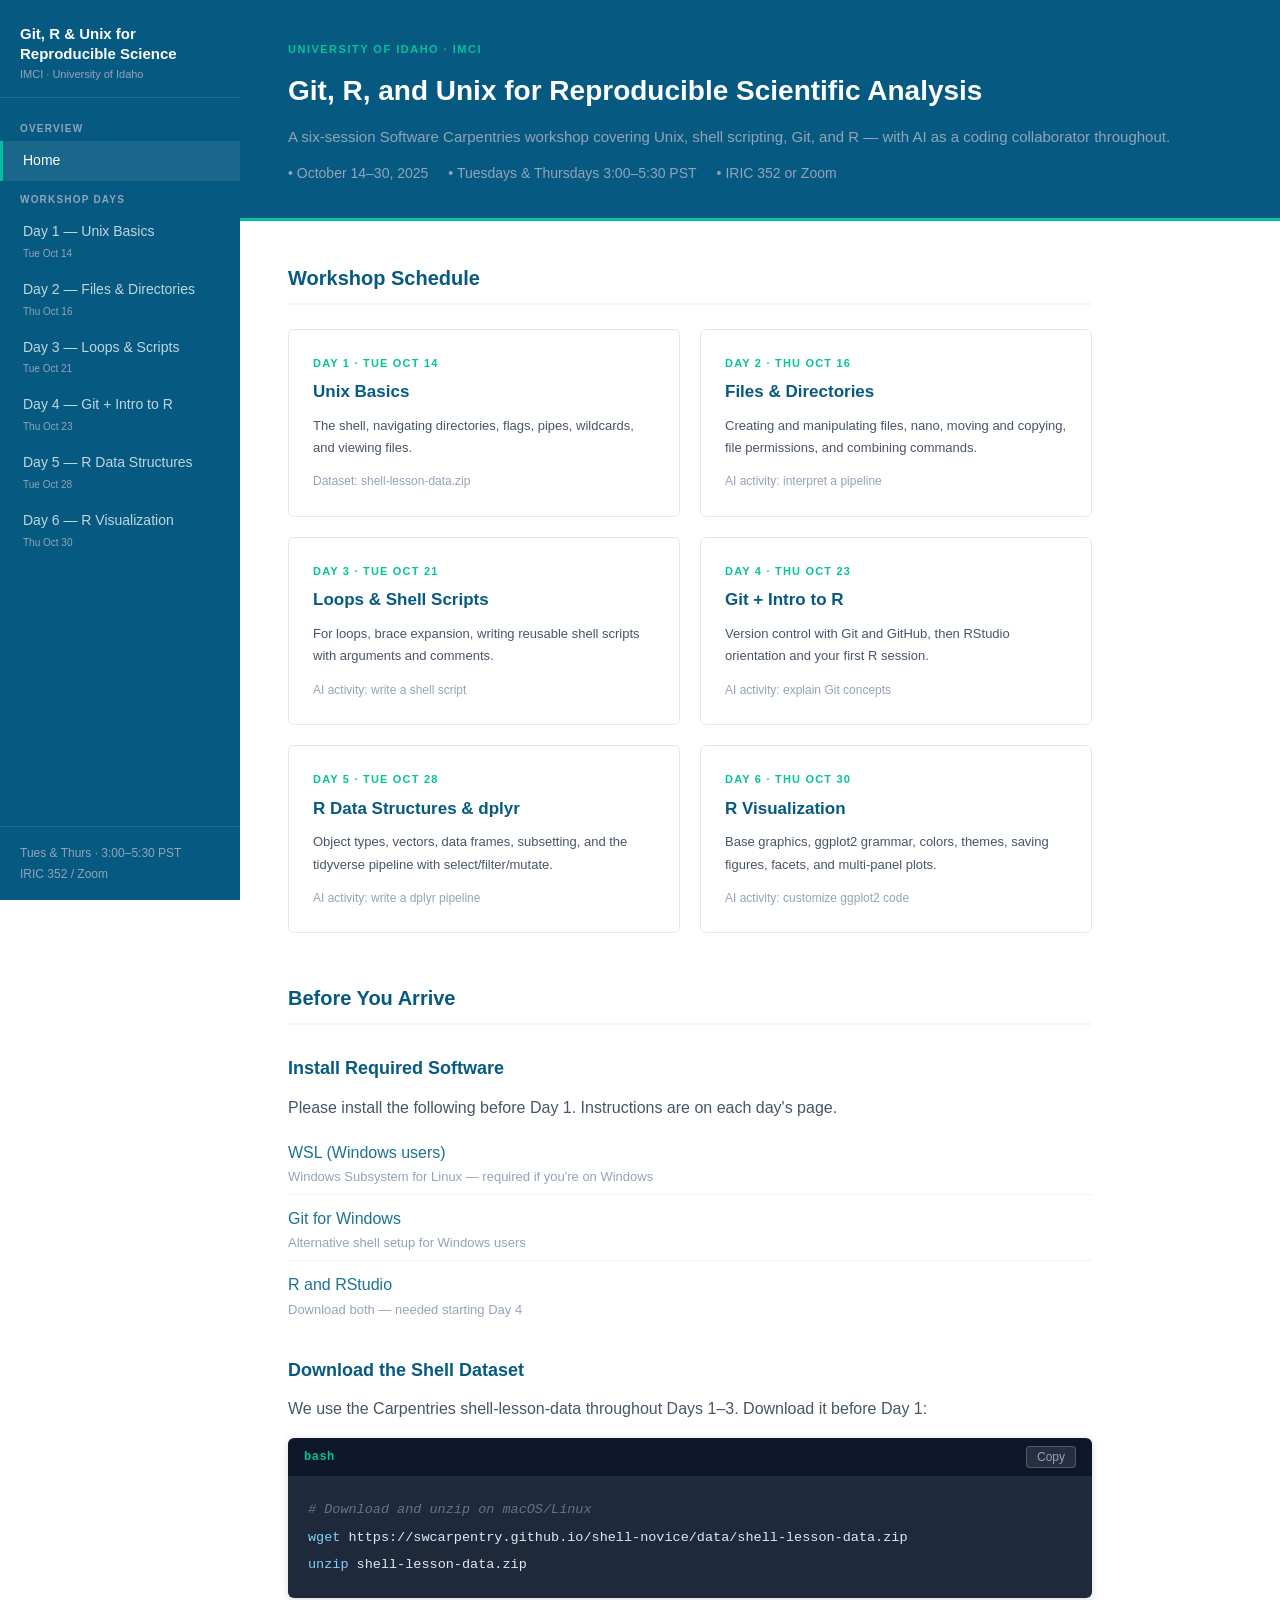
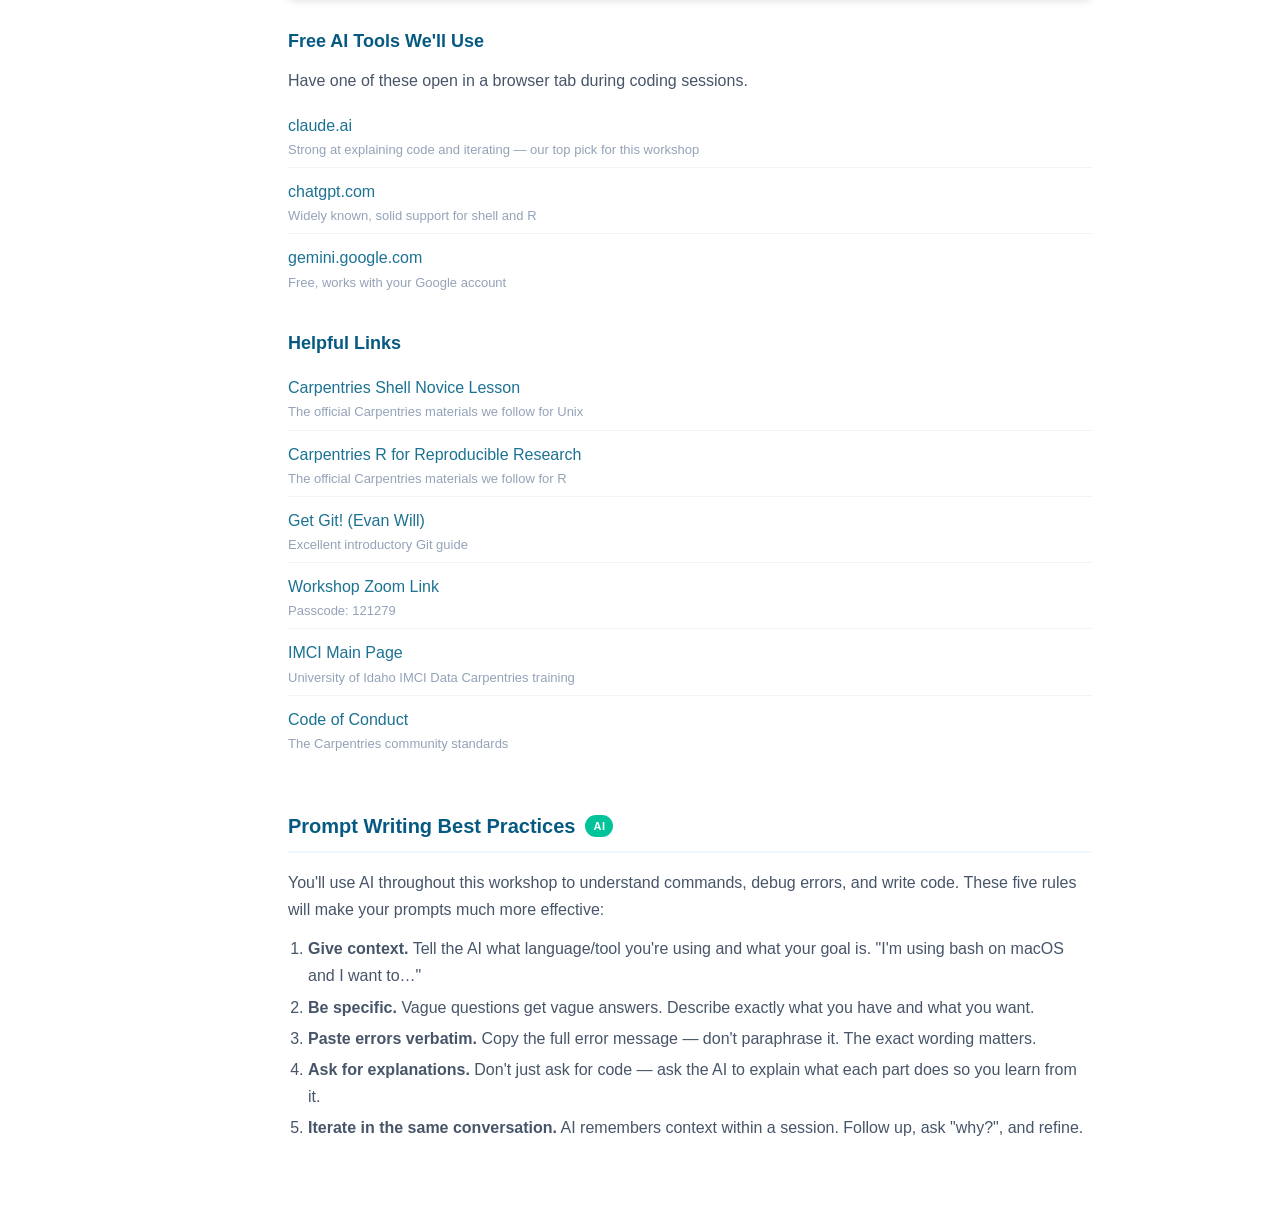
==== index.html @ 3c38efa4 "initial build" ====
<!DOCTYPE html>
<html lang="en">
<head>
<meta charset="UTF-8">
<meta name="viewport" content="width=device-width, initial-scale=1.0">
<title>Git, R, and Unix for Reproducible Scientific Analysis — IMCI Workshop</title>
<link rel="stylesheet" href="style.css">
</head>
<body>

<button class="menu-toggle" aria-label="Toggle menu">☰</button>

<aside class="sidebar">
  <div class="sidebar-logo">
    <a href="index.html">Git, R &amp; Unix for Reproducible Science<span>IMCI · University of Idaho</span></a>
  </div>
  <nav>
    <div class="nav-section">Overview</div>
    <a href="index.html">Home</a>
    <div class="nav-section">Workshop Days</div>
    <a href="day1.html">Day 1 — Unix Basics<span class="day-label">Tue Oct 14</span></a>
    <a href="day2.html">Day 2 — Files &amp; Directories<span class="day-label">Thu Oct 16</span></a>
    <a href="day3.html">Day 3 — Loops &amp; Scripts<span class="day-label">Tue Oct 21</span></a>
    <a href="day4.html">Day 4 — Git + Intro to R<span class="day-label">Thu Oct 23</span></a>
    <a href="day5.html">Day 5 — R Data Structures<span class="day-label">Tue Oct 28</span></a>
    <a href="day6.html">Day 6 — R Visualization<span class="day-label">Thu Oct 30</span></a>
  </nav>
  <div class="sidebar-footer">Tues &amp; Thurs · 3:00–5:30 PST<br>IRIC 352 / Zoom</div>
</aside>

<div class="main">
  <header class="page-header">
    <div class="day-tag">University of Idaho · IMCI</div>
    <h1>Git, R, and Unix for Reproducible Scientific Analysis</h1>
    <p style="color:#94A3B8;margin-top:10px;font-size:15px;">A six-session Software Carpentries workshop covering Unix, shell scripting, Git, and R — with AI as a coding collaborator throughout.</p>
    <div class="meta">
      <span>October 14–30, 2025</span>
      <span>Tuesdays &amp; Thursdays 3:00–5:30 PST</span>
      <span>IRIC 352 or Zoom</span>
    </div>
  </header>

  <div class="content">

    <div class="section">
      <div class="section-title">Workshop Schedule</div>
      <div class="day-grid">
        <a class="day-card" href="day1.html">
          <div class="card-day">Day 1 · Tue Oct 14</div>
          <h3>Unix Basics</h3>
          <p>The shell, navigating directories, flags, pipes, wildcards, and viewing files.</p>
          <div class="card-date">Dataset: shell-lesson-data.zip</div>
        </a>
        <a class="day-card" href="day2.html">
          <div class="card-day">Day 2 · Thu Oct 16</div>
          <h3>Files &amp; Directories</h3>
          <p>Creating and manipulating files, nano, moving and copying, file permissions, and combining commands.</p>
          <div class="card-date">AI activity: interpret a pipeline</div>
        </a>
        <a class="day-card" href="day3.html">
          <div class="card-day">Day 3 · Tue Oct 21</div>
          <h3>Loops &amp; Shell Scripts</h3>
          <p>For loops, brace expansion, writing reusable shell scripts with arguments and comments.</p>
          <div class="card-date">AI activity: write a shell script</div>
        </a>
        <a class="day-card" href="day4.html">
          <div class="card-day">Day 4 · Thu Oct 23</div>
          <h3>Git + Intro to R</h3>
          <p>Version control with Git and GitHub, then RStudio orientation and your first R session.</p>
          <div class="card-date">AI activity: explain Git concepts</div>
        </a>
        <a class="day-card" href="day5.html">
          <div class="card-day">Day 5 · Tue Oct 28</div>
          <h3>R Data Structures &amp; dplyr</h3>
          <p>Object types, vectors, data frames, subsetting, and the tidyverse pipeline with select/filter/mutate.</p>
          <div class="card-date">AI activity: write a dplyr pipeline</div>
        </a>
        <a class="day-card" href="day6.html">
          <div class="card-day">Day 6 · Thu Oct 30</div>
          <h3>R Visualization</h3>
          <p>Base graphics, ggplot2 grammar, colors, themes, saving figures, facets, and multi-panel plots.</p>
          <div class="card-date">AI activity: customize ggplot2 code</div>
        </a>
      </div>
    </div>

    <div class="section">
      <div class="section-title">Before You Arrive</div>

      <h2>Install Required Software</h2>
      <p>Please install the following before Day 1. Instructions are on each day's page.</p>
      <ul class="link-list">
        <li><a href="https://learn.microsoft.com/en-us/windows/wsl/install" target="_blank">WSL (Windows users)</a><span class="link-desc">Windows Subsystem for Linux — required if you're on Windows</span></li>
        <li><a href="https://carpentries.github.io/workshop-template/install_instructions/#shell" target="_blank">Git for Windows</a><span class="link-desc">Alternative shell setup for Windows users</span></li>
        <li><a href="https://posit.co/download/rstudio-desktop/" target="_blank">R and RStudio</a><span class="link-desc">Download both — needed starting Day 4</span></li>
      </ul>

      <h2>Download the Shell Dataset</h2>
      <p>We use the Carpentries shell-lesson-data throughout Days 1–3. Download it before Day 1:</p>
      <div class="code-block">
        <div class="code-header"><span class="code-lang">bash</span><button class="copy-btn" onclick="copyCode(this)">Copy</button></div>
        <pre><code><span class="cm"># Download and unzip on macOS/Linux</span>
<span class="kw">wget</span> https://swcarpentry.github.io/shell-novice/data/shell-lesson-data.zip
<span class="kw">unzip</span> shell-lesson-data.zip</code></pre>
      </div>

      <h2>Free AI Tools We'll Use</h2>
      <p>Have one of these open in a browser tab during coding sessions.</p>
      <ul class="link-list">
        <li><a href="https://claude.ai" target="_blank">claude.ai</a><span class="link-desc">Strong at explaining code and iterating — our top pick for this workshop</span></li>
        <li><a href="https://chatgpt.com" target="_blank">chatgpt.com</a><span class="link-desc">Widely known, solid support for shell and R</span></li>
        <li><a href="https://gemini.google.com" target="_blank">gemini.google.com</a><span class="link-desc">Free, works with your Google account</span></li>
      </ul>

      <h2>Helpful Links</h2>
      <ul class="link-list">
        <li><a href="https://swcarpentry.github.io/shell-novice/01-intro.html" target="_blank">Carpentries Shell Novice Lesson</a><span class="link-desc">The official Carpentries materials we follow for Unix</span></li>
        <li><a href="https://swcarpentry.github.io/r-novice-gapminder/" target="_blank">Carpentries R for Reproducible Research</a><span class="link-desc">The official Carpentries materials we follow for R</span></li>
        <li><a href="https://evanwill.github.io/get-git-b/" target="_blank">Get Git! (Evan Will)</a><span class="link-desc">Excellent introductory Git guide</span></li>
        <li><a href="https://uidaho.zoom.us/j/89245204577" target="_blank">Workshop Zoom Link</a><span class="link-desc">Passcode: 121279</span></li>
        <li><a href="https://imci.uidaho.edu/data-carpentries-training" target="_blank">IMCI Main Page</a><span class="link-desc">University of Idaho IMCI Data Carpentries training</span></li>
        <li><a href="https://docs.carpentries.org/topic_folders/policies/code-of-conduct.html" target="_blank">Code of Conduct</a><span class="link-desc">The Carpentries community standards</span></li>
      </ul>
    </div>

    <div class="section">
      <div class="section-title">Prompt Writing Best Practices <span class="badge ai">AI</span></div>
      <p>You'll use AI throughout this workshop to understand commands, debug errors, and write code. These five rules will make your prompts much more effective:</p>
      <ol>
        <li><strong>Give context.</strong> Tell the AI what language/tool you're using and what your goal is. "I'm using bash on macOS and I want to…"</li>
        <li><strong>Be specific.</strong> Vague questions get vague answers. Describe exactly what you have and what you want.</li>
        <li><strong>Paste errors verbatim.</strong> Copy the full error message — don't paraphrase it. The exact wording matters.</li>
        <li><strong>Ask for explanations.</strong> Don't just ask for code — ask the AI to explain what each part does so you learn from it.</li>
        <li><strong>Iterate in the same conversation.</strong> AI remembers context within a session. Follow up, ask "why?", and refine.</li>
      </ol>
    </div>

  </div>
</div>

<script src="scripts.js"></script>
</body>
</html>
---- style.css ----
/* ── Reset & Base ───────────────────────────────────────────── */
*, *::before, *::after { box-sizing: border-box; margin: 0; padding: 0; }

:root {
  --dark:    #065A82;
  --mid:     #1C7293;
  --accent:  #02C39A;
  --light:   #F0F8FC;
  --white:   #ffffff;
  --gray:    #475569;
  --lgray:   #94A3B8;
  --black:   #1E293B;
  --code-bg: #1E293B;
  --warn:    #F59E0B;
  --sidebar: 240px;
  --radius:  6px;
}

body {
  font-family: -apple-system, BlinkMacSystemFont, "Segoe UI", Roboto, sans-serif;
  font-size: 16px;
  line-height: 1.7;
  color: var(--black);
  background: var(--white);
  display: flex;
  min-height: 100vh;
}

a { color: var(--mid); text-decoration: none; }
a:hover { color: var(--accent); text-decoration: underline; }

/* ── Sidebar ─────────────────────────────────────────────────── */
.sidebar {
  width: var(--sidebar);
  min-height: 100vh;
  background: var(--dark);
  color: var(--white);
  position: fixed;
  top: 0; left: 0;
  display: flex;
  flex-direction: column;
  padding: 0;
  z-index: 100;
}

.sidebar-logo {
  padding: 24px 20px 16px;
  border-bottom: 1px solid rgba(255,255,255,0.1);
}
.sidebar-logo a {
  color: var(--white);
  font-size: 15px;
  font-weight: 700;
  line-height: 1.3;
  display: block;
}
.sidebar-logo span {
  display: block;
  font-size: 11px;
  font-weight: 400;
  color: var(--lgray);
  margin-top: 4px;
}

.sidebar nav { flex: 1; padding: 12px 0; }

.nav-section {
  padding: 10px 20px 4px;
  font-size: 10px;
  font-weight: 700;
  letter-spacing: 1.2px;
  color: var(--lgray);
  text-transform: uppercase;
}

.sidebar nav a {
  display: block;
  padding: 8px 20px;
  color: rgba(255,255,255,0.75);
  font-size: 14px;
  transition: background 0.15s, color 0.15s;
  border-left: 3px solid transparent;
}
.sidebar nav a:hover,
.sidebar nav a.active {
  background: rgba(255,255,255,0.08);
  color: var(--white);
  text-decoration: none;
  border-left-color: var(--accent);
}
.sidebar nav a .day-label {
  display: block;
  font-size: 10px;
  color: var(--lgray);
  margin-top: 1px;
}
.sidebar nav a.active .day-label { color: var(--accent); }

.sidebar-footer {
  padding: 16px 20px;
  border-top: 1px solid rgba(255,255,255,0.1);
  font-size: 12px;
  color: var(--lgray);
}

/* ── Main Content ────────────────────────────────────────────── */
.main {
  margin-left: var(--sidebar);
  flex: 1;
  min-height: 100vh;
}

.page-header {
  background: var(--dark);
  color: var(--white);
  padding: 40px 48px 32px;
  border-bottom: 3px solid var(--accent);
}
.page-header .day-tag {
  font-size: 11px;
  font-weight: 700;
  letter-spacing: 1.5px;
  text-transform: uppercase;
  color: var(--accent);
  margin-bottom: 8px;
}
.page-header h1 { font-size: 28px; font-weight: 700; margin-bottom: 8px; }
.page-header .meta {
  font-size: 14px;
  color: var(--lgray);
  display: flex;
  gap: 20px;
  flex-wrap: wrap;
  margin-top: 10px;
}
.page-header .meta span::before { content: "• "; }

.content { padding: 40px 48px; max-width: 900px; }

/* ── Sections ────────────────────────────────────────────────── */
.section { margin-bottom: 48px; }

.section-title {
  font-size: 20px;
  font-weight: 700;
  color: var(--dark);
  margin-bottom: 16px;
  padding-bottom: 8px;
  border-bottom: 2px solid var(--light);
  display: flex;
  align-items: center;
  gap: 10px;
}
.section-title .badge {
  font-size: 11px;
  font-weight: 600;
  background: var(--accent);
  color: var(--white);
  padding: 2px 8px;
  border-radius: 20px;
  letter-spacing: 0.5px;
}
.section-title .badge.demo { background: var(--mid); }
.section-title .badge.ai   { background: var(--accent); }
.section-title .badge.tip  { background: var(--warn); color: var(--black); }

h2 { font-size: 18px; font-weight: 600; color: var(--dark); margin: 28px 0 10px; }
h3 { font-size: 15px; font-weight: 600; color: var(--gray); margin: 20px 0 8px; text-transform: uppercase; letter-spacing: 0.5px; }

p { margin-bottom: 12px; color: var(--gray); }
ul, ol { margin: 0 0 14px 20px; color: var(--gray); }
li { margin-bottom: 4px; }

/* ── Code Blocks ─────────────────────────────────────────────── */
.code-block {
  position: relative;
  margin: 16px 0 24px;
  border-radius: var(--radius);
  overflow: hidden;
  box-shadow: 0 2px 8px rgba(0,0,0,0.15);
}

.code-header {
  background: #0F172A;
  padding: 8px 16px;
  display: flex;
  justify-content: space-between;
  align-items: center;
  font-size: 12px;
}
.code-lang {
  color: var(--accent);
  font-family: "SFMono-Regular", Consolas, monospace;
  font-weight: 600;
  letter-spacing: 0.5px;
}
.copy-btn {
  background: rgba(255,255,255,0.1);
  border: 1px solid rgba(255,255,255,0.2);
  color: var(--lgray);
  font-size: 12px;
  padding: 3px 10px;
  border-radius: 4px;
  cursor: pointer;
  font-family: inherit;
  transition: background 0.15s, color 0.15s;
}
.copy-btn:hover { background: rgba(255,255,255,0.2); color: var(--white); }
.copy-btn.copied { background: var(--accent); color: var(--white); border-color: var(--accent); }

pre {
  background: var(--code-bg);
  padding: 20px;
  overflow-x: auto;
  margin: 0;
}
code {
  font-family: "SFMono-Regular", Consolas, "Courier New", monospace;
  font-size: 13.5px;
  line-height: 1.6;
  color: #E2E8F0;
}

/* Syntax colors */
.kw  { color: #7DD3FC; }   /* keywords / functions */
.fn  { color: #02C39A; }   /* ggplot / tidyverse verbs */
.st  { color: #FCA5A5; }   /* strings */
.cm  { color: #64748B; font-style: italic; } /* comments */
.nm  { color: #FCD34D; }   /* numbers */
.op  { color: #94A3B8; }   /* operators */

/* inline code */
p code, li code {
  background: #EFF6FF;
  color: var(--dark);
  padding: 1px 5px;
  border-radius: 3px;
  font-size: 13px;
}

/* ── Callout Boxes ───────────────────────────────────────────── */
.callout {
  border-radius: var(--radius);
  padding: 16px 20px;
  margin: 20px 0;
  border-left: 4px solid;
}
.callout p { margin: 0; }
.callout-title { font-weight: 700; font-size: 13px; margin-bottom: 6px; text-transform: uppercase; letter-spacing: 0.5px; }

.callout.demo   { background: #EFF6FF; border-color: var(--mid);    }
.callout.demo .callout-title   { color: var(--mid);    }
.callout.demo p  { color: #1E3A5F; }

.callout.ai     { background: #ECFDF5; border-color: var(--accent); }
.callout.ai .callout-title     { color: #047857;        }
.callout.ai p    { color: #064E3B; }

.callout.tip    { background: #FFFBEB; border-color: var(--warn);   }
.callout.tip .callout-title    { color: #92400E;        }
.callout.tip p   { color: #78350F; }

.callout.warn   { background: #FFF1F2; border-color: #E11D48;       }
.callout.warn .callout-title   { color: #9F1239;        }
.callout.warn p  { color: #881337; }

/* ── Prompt Box ──────────────────────────────────────────────── */
.prompt-box {
  background: #ECFDF5;
  border: 1px solid #6EE7B7;
  border-radius: var(--radius);
  padding: 20px 24px;
  margin: 20px 0;
  position: relative;
}
.prompt-box .prompt-label {
  font-size: 11px;
  font-weight: 700;
  text-transform: uppercase;
  letter-spacing: 1px;
  color: #047857;
  margin-bottom: 10px;
}
.prompt-box .prompt-text {
  font-family: "SFMono-Regular", Consolas, monospace;
  font-size: 13px;
  color: #064E3B;
  line-height: 1.6;
  white-space: pre-wrap;
}
.prompt-copy {
  position: absolute;
  top: 12px; right: 12px;
  background: #047857;
  color: white;
  border: none;
  font-size: 11px;
  padding: 4px 10px;
  border-radius: 4px;
  cursor: pointer;
  font-family: inherit;
  transition: background 0.15s;
}
.prompt-copy:hover { background: #065F46; }
.prompt-copy.copied { background: var(--dark); }

/* ── Timeline / Schedule ─────────────────────────────────────── */
.schedule-table {
  width: 100%;
  border-collapse: collapse;
  margin: 16px 0;
  font-size: 14px;
}
.schedule-table th {
  text-align: left;
  padding: 10px 16px;
  background: var(--dark);
  color: var(--white);
  font-weight: 600;
  font-size: 13px;
}
.schedule-table td {
  padding: 10px 16px;
  border-bottom: 1px solid #E2E8F0;
  color: var(--gray);
  vertical-align: top;
}
.schedule-table tr:nth-child(even) td { background: var(--light); }
.schedule-table .time { font-weight: 600; color: var(--dark); white-space: nowrap; }
.schedule-table .who  { font-size: 12px; color: var(--lgray); }

/* ── Index Cards ─────────────────────────────────────────────── */
.day-grid {
  display: grid;
  grid-template-columns: repeat(auto-fill, minmax(260px, 1fr));
  gap: 20px;
  margin: 24px 0;
}
.day-card {
  border: 1px solid #E2E8F0;
  border-radius: var(--radius);
  padding: 24px;
  transition: box-shadow 0.15s, border-color 0.15s;
  display: block;
  color: inherit;
}
.day-card:hover {
  box-shadow: 0 4px 16px rgba(0,0,0,0.1);
  border-color: var(--accent);
  text-decoration: none;
}
.day-card .card-day {
  font-size: 11px;
  font-weight: 700;
  letter-spacing: 1.2px;
  text-transform: uppercase;
  color: var(--accent);
  margin-bottom: 6px;
}
.day-card h3 {
  font-size: 17px;
  font-weight: 700;
  color: var(--dark);
  margin: 0 0 8px;
  text-transform: none;
  letter-spacing: 0;
}
.day-card p { font-size: 13px; color: var(--gray); margin: 0; }
.day-card .card-date {
  font-size: 12px;
  color: var(--lgray);
  margin-top: 12px;
}

/* ── Links list ──────────────────────────────────────────────── */
.link-list { list-style: none; margin: 0 0 20px; padding: 0; }
.link-list li { padding: 6px 0; border-bottom: 1px solid #F1F5F9; }
.link-list li:last-child { border-bottom: none; }
.link-list a { font-weight: 500; }
.link-list .link-desc { display: block; font-size: 13px; color: var(--lgray); }

/* ── Page nav ────────────────────────────────────────────────── */
.page-nav {
  display: flex;
  justify-content: space-between;
  padding: 32px 0 16px;
  border-top: 1px solid #E2E8F0;
  margin-top: 48px;
  gap: 16px;
}
.page-nav a {
  display: inline-flex;
  align-items: center;
  gap: 6px;
  font-size: 14px;
  font-weight: 500;
  color: var(--mid);
}
.page-nav a:hover { color: var(--accent); text-decoration: none; }
.page-nav .next { margin-left: auto; }

/* ── Mobile ──────────────────────────────────────────────────── */
.menu-toggle {
  display: none;
  position: fixed;
  top: 12px; left: 12px;
  z-index: 200;
  background: var(--dark);
  color: white;
  border: none;
  border-radius: 4px;
  padding: 8px 12px;
  font-size: 18px;
  cursor: pointer;
}

@media (max-width: 768px) {
  .menu-toggle { display: block; }
  .sidebar {
    transform: translateX(-100%);
    transition: transform 0.25s;
  }
  .sidebar.open { transform: translateX(0); }
  .main { margin-left: 0; }
  .page-header, .content { padding: 24px 20px; }
  .page-header { padding-top: 56px; }
}
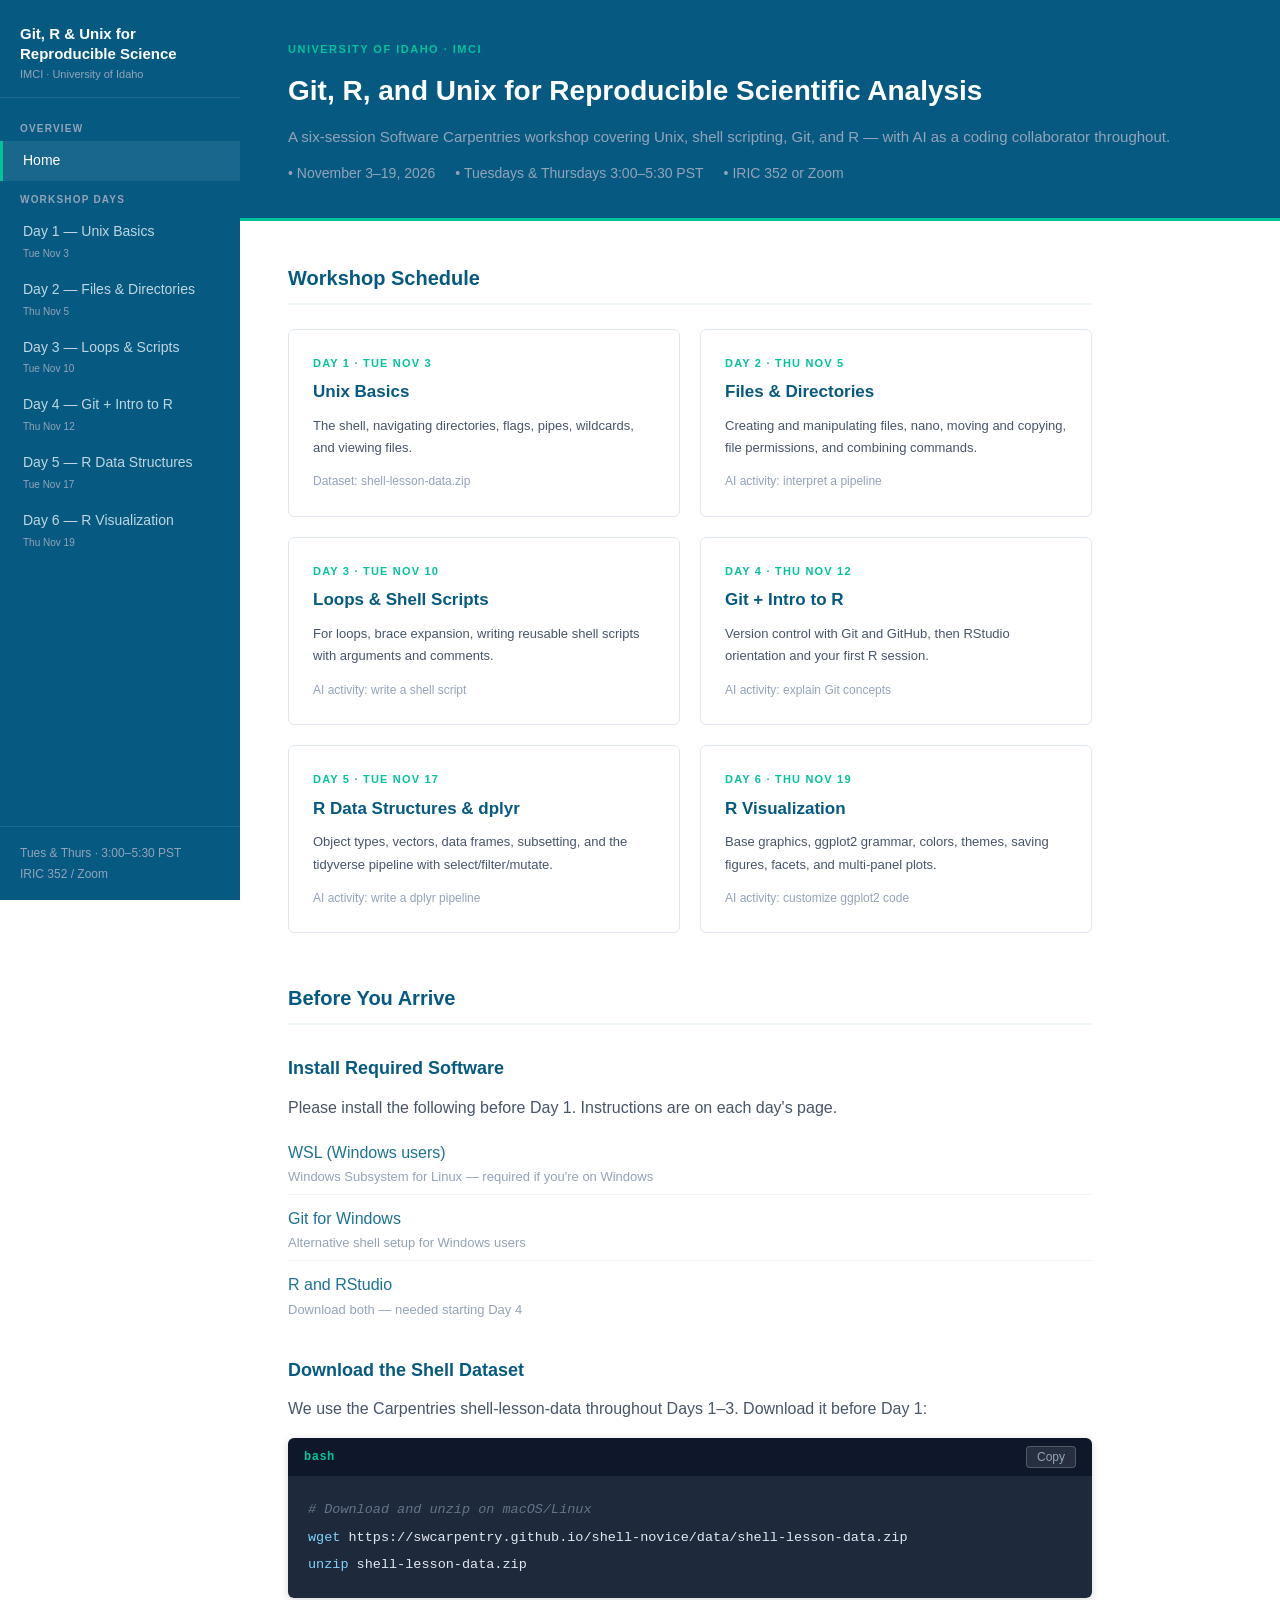
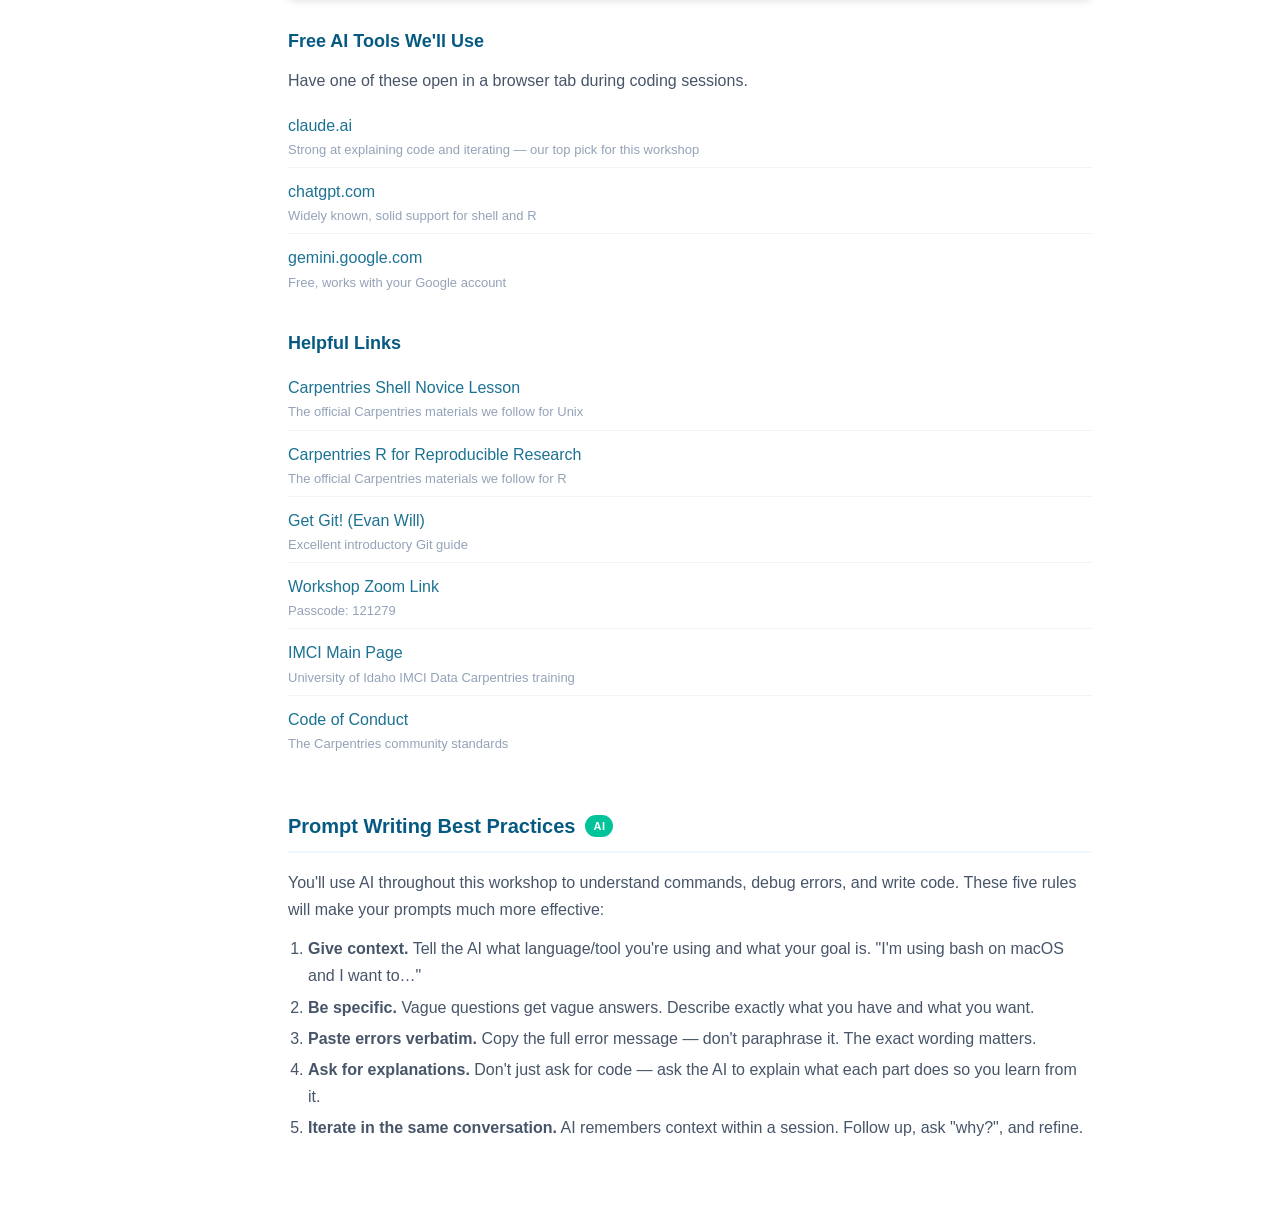
==== commit a329fd96: "update dates to November 3-19" ====
--- a/index.html
+++ b/index.html
@@ -18,23 +18,23 @@
     <div class="nav-section">Overview</div>
     <a href="index.html">Home</a>
     <div class="nav-section">Workshop Days</div>
-    <a href="day1.html">Day 1 — Unix Basics<span class="day-label">Tue Oct 14</span></a>
-    <a href="day2.html">Day 2 — Files &amp; Directories<span class="day-label">Thu Oct 16</span></a>
-    <a href="day3.html">Day 3 — Loops &amp; Scripts<span class="day-label">Tue Oct 21</span></a>
-    <a href="day4.html">Day 4 — Git + Intro to R<span class="day-label">Thu Oct 23</span></a>
-    <a href="day5.html">Day 5 — R Data Structures<span class="day-label">Tue Oct 28</span></a>
-    <a href="day6.html">Day 6 — R Visualization<span class="day-label">Thu Oct 30</span></a>
+    <a href="day1.html">Day 1 — Unix Basics<span class="day-label">Tue Nov 3</span></a>
+    <a href="day2.html">Day 2 — Files &amp; Directories<span class="day-label">Thu Nov 5</span></a>
+    <a href="day3.html">Day 3 — Loops &amp; Scripts<span class="day-label">Tue Nov 10</span></a>
+    <a href="day4.html">Day 4 — Git + Intro to R<span class="day-label">Thu Nov 12</span></a>
+    <a href="day5.html">Day 5 — R Data Structures<span class="day-label">Tue Nov 17</span></a>
+    <a href="day6.html">Day 6 — R Visualization<span class="day-label">Thu Nov 19</span></a>
   </nav>
   <div class="sidebar-footer">Tues &amp; Thurs · 3:00–5:30 PST<br>IRIC 352 / Zoom</div>
 </aside>
 
 <div class="main">
   <header class="page-header">
-    <div class="day-tag">University of Idaho · IMCI</div>
+    <div class="day-tag"><a href="https://imci.uidaho.edu/data-carpentries-training" target="_blank" style="color:inherit;text-decoration:none;">University of Idaho · IMCI</a></div>
     <h1>Git, R, and Unix for Reproducible Scientific Analysis</h1>
     <p style="color:#94A3B8;margin-top:10px;font-size:15px;">A six-session Software Carpentries workshop covering Unix, shell scripting, Git, and R — with AI as a coding collaborator throughout.</p>
     <div class="meta">
-      <span>October 14–30, 2025</span>
+      <span>November 3–19, 2026</span>
       <span>Tuesdays &amp; Thursdays 3:00–5:30 PST</span>
       <span>IRIC 352 or Zoom</span>
     </div>
@@ -46,37 +46,37 @@
       <div class="section-title">Workshop Schedule</div>
       <div class="day-grid">
         <a class="day-card" href="day1.html">
-          <div class="card-day">Day 1 · Tue Oct 14</div>
+          <div class="card-day">Day 1 · Tue Nov 3</div>
           <h3>Unix Basics</h3>
           <p>The shell, navigating directories, flags, pipes, wildcards, and viewing files.</p>
           <div class="card-date">Dataset: shell-lesson-data.zip</div>
         </a>
         <a class="day-card" href="day2.html">
-          <div class="card-day">Day 2 · Thu Oct 16</div>
+          <div class="card-day">Day 2 · Thu Nov 5</div>
           <h3>Files &amp; Directories</h3>
           <p>Creating and manipulating files, nano, moving and copying, file permissions, and combining commands.</p>
           <div class="card-date">AI activity: interpret a pipeline</div>
         </a>
         <a class="day-card" href="day3.html">
-          <div class="card-day">Day 3 · Tue Oct 21</div>
+          <div class="card-day">Day 3 · Tue Nov 10</div>
           <h3>Loops &amp; Shell Scripts</h3>
           <p>For loops, brace expansion, writing reusable shell scripts with arguments and comments.</p>
           <div class="card-date">AI activity: write a shell script</div>
         </a>
         <a class="day-card" href="day4.html">
-          <div class="card-day">Day 4 · Thu Oct 23</div>
+          <div class="card-day">Day 4 · Thu Nov 12</div>
           <h3>Git + Intro to R</h3>
           <p>Version control with Git and GitHub, then RStudio orientation and your first R session.</p>
           <div class="card-date">AI activity: explain Git concepts</div>
         </a>
         <a class="day-card" href="day5.html">
-          <div class="card-day">Day 5 · Tue Oct 28</div>
+          <div class="card-day">Day 5 · Tue Nov 17</div>
           <h3>R Data Structures &amp; dplyr</h3>
           <p>Object types, vectors, data frames, subsetting, and the tidyverse pipeline with select/filter/mutate.</p>
           <div class="card-date">AI activity: write a dplyr pipeline</div>
         </a>
         <a class="day-card" href="day6.html">
-          <div class="card-day">Day 6 · Thu Oct 30</div>
+          <div class="card-day">Day 6 · Thu Nov 19</div>
           <h3>R Visualization</h3>
           <p>Base graphics, ggplot2 grammar, colors, themes, saving figures, facets, and multi-panel plots.</p>
           <div class="card-date">AI activity: customize ggplot2 code</div>
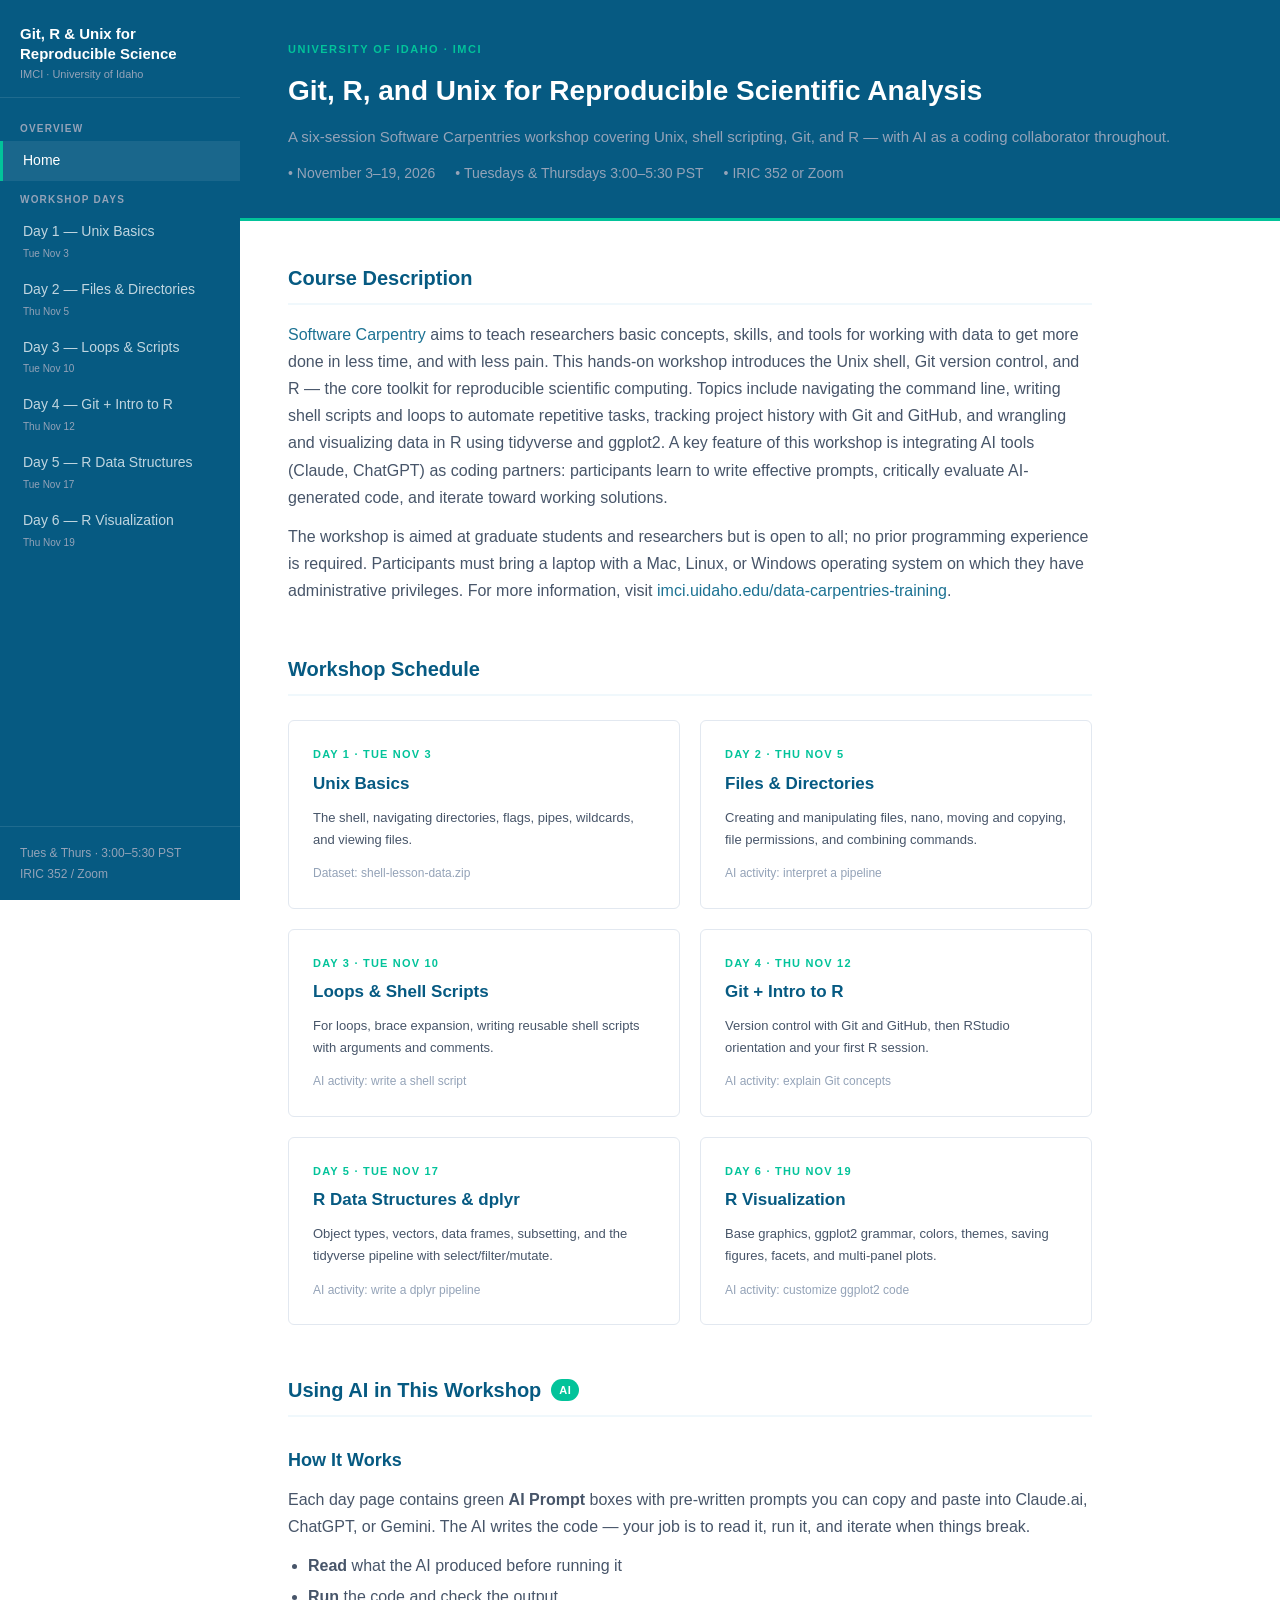
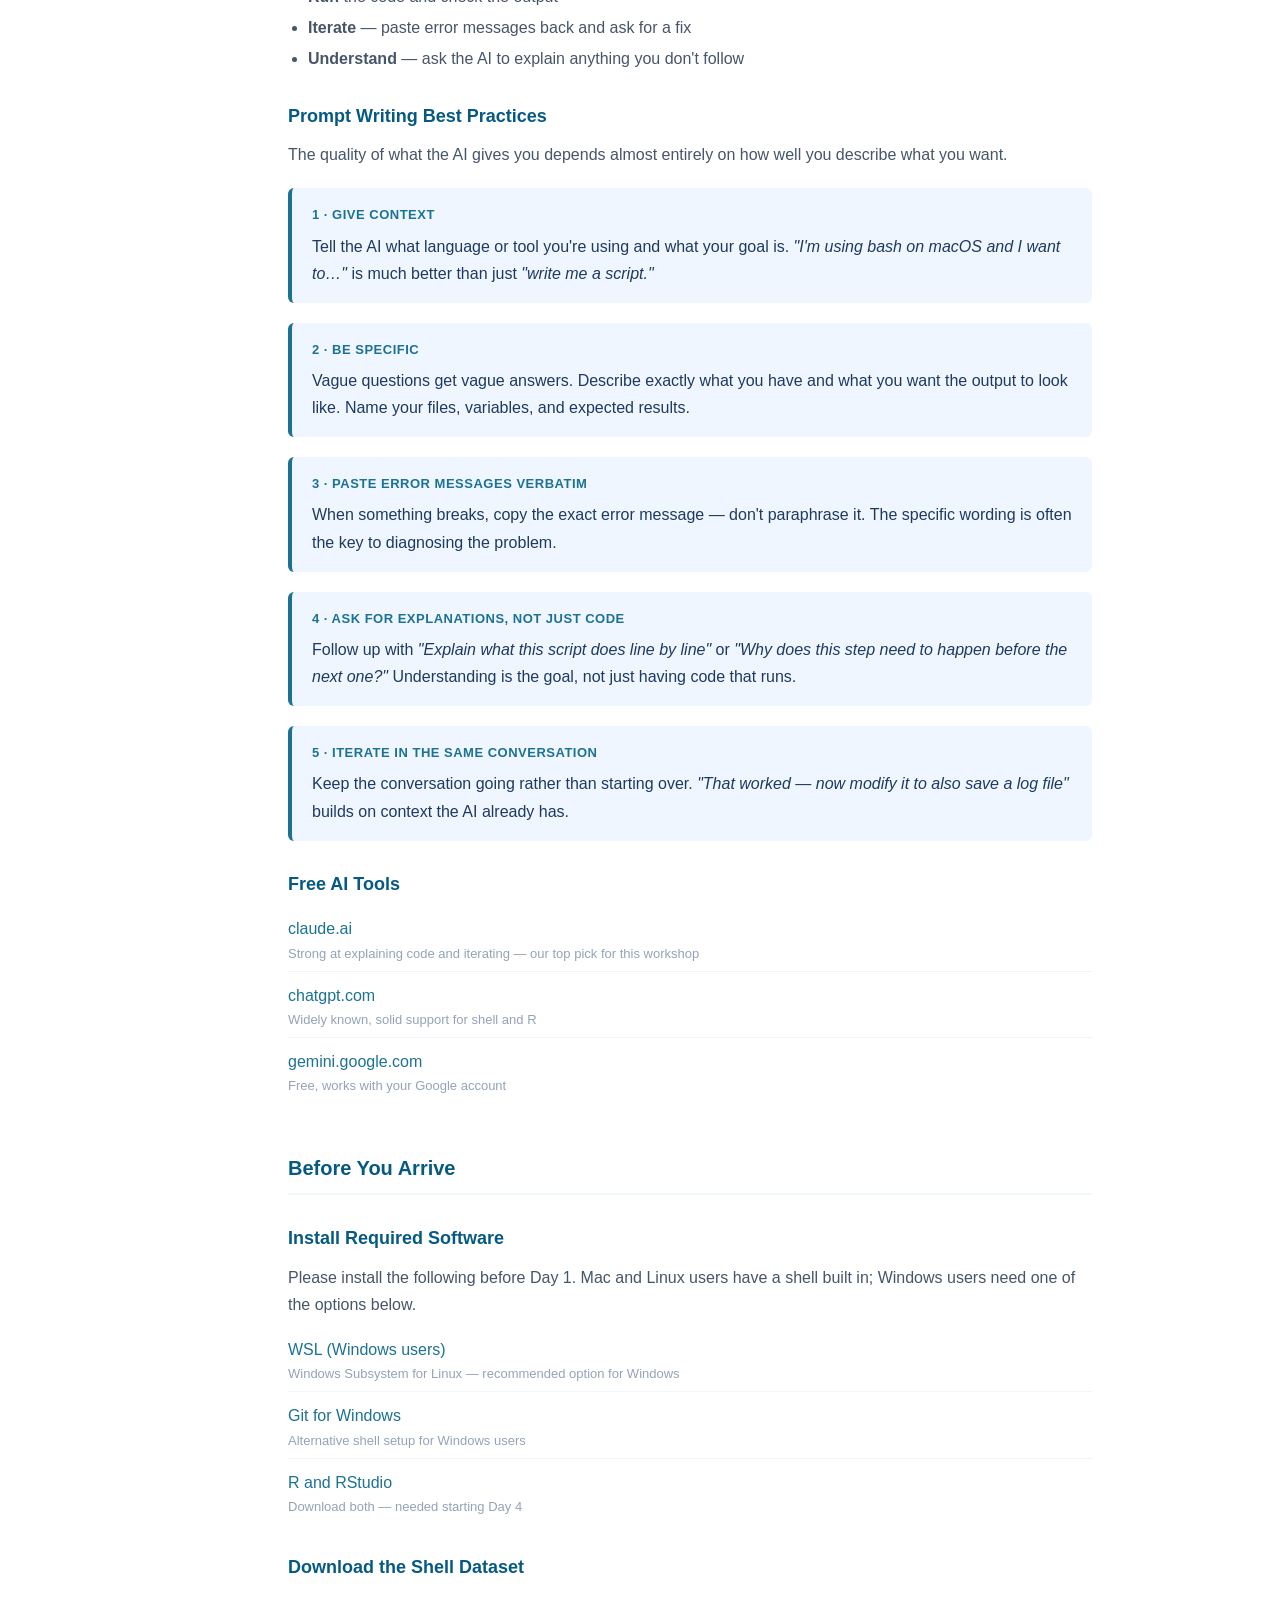
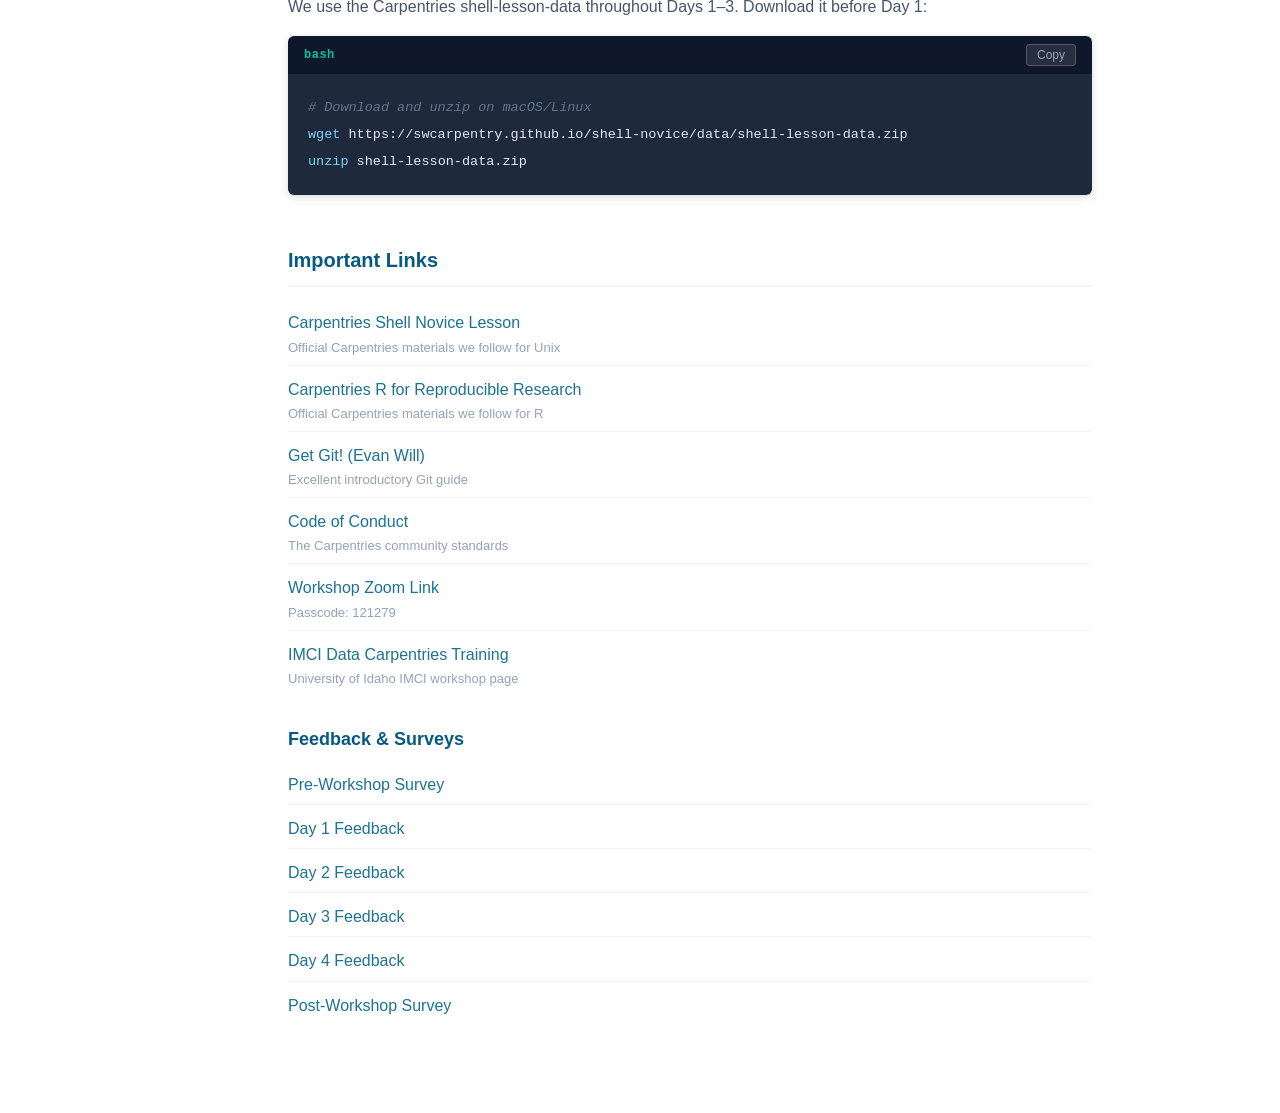
==== commit b8bd209b: "restructure index to match genomics layout: course description, callout tips, feedback section" ====
--- a/index.html
+++ b/index.html
@@ -12,7 +12,8 @@
 
 <aside class="sidebar">
   <div class="sidebar-logo">
-    <a href="index.html">Git, R &amp; Unix for Reproducible Science<span>IMCI · University of Idaho</span></a>
+    <a href="index.html">Git, R &amp; Unix for Reproducible Science</a>
+    <a href="https://imci.uidaho.edu/data-carpentries-training" target="_blank"><span>IMCI · University of Idaho</span></a>
   </div>
   <nav>
     <div class="nav-section">Overview</div>
@@ -41,6 +42,12 @@
   </header>
 
   <div class="content">
+
+    <div class="section">
+      <div class="section-title">Course Description</div>
+      <p><a href="https://software-carpentry.org/" target="_blank">Software Carpentry</a> aims to teach researchers basic concepts, skills, and tools for working with data to get more done in less time, and with less pain. This hands-on workshop introduces the Unix shell, Git version control, and R — the core toolkit for reproducible scientific computing. Topics include navigating the command line, writing shell scripts and loops to automate repetitive tasks, tracking project history with Git and GitHub, and wrangling and visualizing data in R using tidyverse and ggplot2. A key feature of this workshop is integrating AI tools (Claude, ChatGPT) as coding partners: participants learn to write effective prompts, critically evaluate AI-generated code, and iterate toward working solutions.</p>
+      <p>The workshop is aimed at graduate students and researchers but is open to all; no prior programming experience is required. Participants must bring a laptop with a Mac, Linux, or Windows operating system on which they have administrative privileges. For more information, visit <a href="https://imci.uidaho.edu/data-carpentries-training" target="_blank">imci.uidaho.edu/data-carpentries-training</a>.</p>
+    </div>
 
     <div class="section">
       <div class="section-title">Workshop Schedule</div>
@@ -85,12 +92,60 @@
     </div>
 
     <div class="section">
+      <div class="section-title">Using AI in This Workshop <span class="badge ai">AI</span></div>
+
+      <h2>How It Works</h2>
+      <p>Each day page contains green <strong>AI Prompt</strong> boxes with pre-written prompts you can copy and paste into Claude.ai, ChatGPT, or Gemini. The AI writes the code — your job is to read it, run it, and iterate when things break.</p>
+      <ul>
+        <li><strong>Read</strong> what the AI produced before running it</li>
+        <li><strong>Run</strong> the code and check the output</li>
+        <li><strong>Iterate</strong> — paste error messages back and ask for a fix</li>
+        <li><strong>Understand</strong> — ask the AI to explain anything you don't follow</li>
+      </ul>
+
+      <h2>Prompt Writing Best Practices</h2>
+      <p>The quality of what the AI gives you depends almost entirely on how well you describe what you want.</p>
+
+      <div class="callout demo">
+        <div class="callout-title">1 · Give context</div>
+        <p>Tell the AI what language or tool you're using and what your goal is. <em>"I'm using bash on macOS and I want to…"</em> is much better than just <em>"write me a script."</em></p>
+      </div>
+
+      <div class="callout demo">
+        <div class="callout-title">2 · Be specific</div>
+        <p>Vague questions get vague answers. Describe exactly what you have and what you want the output to look like. Name your files, variables, and expected results.</p>
+      </div>
+
+      <div class="callout demo">
+        <div class="callout-title">3 · Paste error messages verbatim</div>
+        <p>When something breaks, copy the exact error message — don't paraphrase it. The specific wording is often the key to diagnosing the problem.</p>
+      </div>
+
+      <div class="callout demo">
+        <div class="callout-title">4 · Ask for explanations, not just code</div>
+        <p>Follow up with <em>"Explain what this script does line by line"</em> or <em>"Why does this step need to happen before the next one?"</em> Understanding is the goal, not just having code that runs.</p>
+      </div>
+
+      <div class="callout demo">
+        <div class="callout-title">5 · Iterate in the same conversation</div>
+        <p>Keep the conversation going rather than starting over. <em>"That worked — now modify it to also save a log file"</em> builds on context the AI already has.</p>
+      </div>
+
+      <h2>Free AI Tools</h2>
+      <ul class="link-list">
+        <li><a href="https://claude.ai" target="_blank">claude.ai</a><span class="link-desc">Strong at explaining code and iterating — our top pick for this workshop</span></li>
+        <li><a href="https://chatgpt.com" target="_blank">chatgpt.com</a><span class="link-desc">Widely known, solid support for shell and R</span></li>
+        <li><a href="https://gemini.google.com" target="_blank">gemini.google.com</a><span class="link-desc">Free, works with your Google account</span></li>
+      </ul>
+    </div>
+
+    <div class="section">
       <div class="section-title">Before You Arrive</div>
 
       <h2>Install Required Software</h2>
-      <p>Please install the following before Day 1. Instructions are on each day's page.</p>
+      <p>Please install the following before Day 1. Mac and Linux users have a shell built in; Windows users need one of the options below.</p>
       <ul class="link-list">
-        <li><a href="https://learn.microsoft.com/en-us/windows/wsl/install" target="_blank">WSL (Windows users)</a><span class="link-desc">Windows Subsystem for Linux — required if you're on Windows</span></li>
+        <li><a href="https://learn.microsoft.com/en-us/windows/wsl/install" target="_blank">WSL (Windows users)</a><span class="link-desc">Windows Subsystem for Linux — recommended option for Windows</span></li>
         <li><a href="https://carpentries.github.io/workshop-template/install_instructions/#shell" target="_blank">Git for Windows</a><span class="link-desc">Alternative shell setup for Windows users</span></li>
         <li><a href="https://posit.co/download/rstudio-desktop/" target="_blank">R and RStudio</a><span class="link-desc">Download both — needed starting Day 4</span></li>
       </ul>
@@ -103,36 +158,28 @@
 <span class="kw">wget</span> https://swcarpentry.github.io/shell-novice/data/shell-lesson-data.zip
 <span class="kw">unzip</span> shell-lesson-data.zip</code></pre>
       </div>
-
-      <h2>Free AI Tools We'll Use</h2>
-      <p>Have one of these open in a browser tab during coding sessions.</p>
-      <ul class="link-list">
-        <li><a href="https://claude.ai" target="_blank">claude.ai</a><span class="link-desc">Strong at explaining code and iterating — our top pick for this workshop</span></li>
-        <li><a href="https://chatgpt.com" target="_blank">chatgpt.com</a><span class="link-desc">Widely known, solid support for shell and R</span></li>
-        <li><a href="https://gemini.google.com" target="_blank">gemini.google.com</a><span class="link-desc">Free, works with your Google account</span></li>
-      </ul>
-
-      <h2>Helpful Links</h2>
-      <ul class="link-list">
-        <li><a href="https://swcarpentry.github.io/shell-novice/01-intro.html" target="_blank">Carpentries Shell Novice Lesson</a><span class="link-desc">The official Carpentries materials we follow for Unix</span></li>
-        <li><a href="https://swcarpentry.github.io/r-novice-gapminder/" target="_blank">Carpentries R for Reproducible Research</a><span class="link-desc">The official Carpentries materials we follow for R</span></li>
-        <li><a href="https://evanwill.github.io/get-git-b/" target="_blank">Get Git! (Evan Will)</a><span class="link-desc">Excellent introductory Git guide</span></li>
-        <li><a href="https://uidaho.zoom.us/j/89245204577" target="_blank">Workshop Zoom Link</a><span class="link-desc">Passcode: 121279</span></li>
-        <li><a href="https://imci.uidaho.edu/data-carpentries-training" target="_blank">IMCI Main Page</a><span class="link-desc">University of Idaho IMCI Data Carpentries training</span></li>
-        <li><a href="https://docs.carpentries.org/topic_folders/policies/code-of-conduct.html" target="_blank">Code of Conduct</a><span class="link-desc">The Carpentries community standards</span></li>
-      </ul>
     </div>
 
     <div class="section">
-      <div class="section-title">Prompt Writing Best Practices <span class="badge ai">AI</span></div>
-      <p>You'll use AI throughout this workshop to understand commands, debug errors, and write code. These five rules will make your prompts much more effective:</p>
-      <ol>
-        <li><strong>Give context.</strong> Tell the AI what language/tool you're using and what your goal is. "I'm using bash on macOS and I want to…"</li>
-        <li><strong>Be specific.</strong> Vague questions get vague answers. Describe exactly what you have and what you want.</li>
-        <li><strong>Paste errors verbatim.</strong> Copy the full error message — don't paraphrase it. The exact wording matters.</li>
-        <li><strong>Ask for explanations.</strong> Don't just ask for code — ask the AI to explain what each part does so you learn from it.</li>
-        <li><strong>Iterate in the same conversation.</strong> AI remembers context within a session. Follow up, ask "why?", and refine.</li>
-      </ol>
+      <div class="section-title">Important Links</div>
+      <ul class="link-list">
+        <li><a href="https://swcarpentry.github.io/shell-novice/01-intro.html" target="_blank">Carpentries Shell Novice Lesson</a><span class="link-desc">Official Carpentries materials we follow for Unix</span></li>
+        <li><a href="https://swcarpentry.github.io/r-novice-gapminder/" target="_blank">Carpentries R for Reproducible Research</a><span class="link-desc">Official Carpentries materials we follow for R</span></li>
+        <li><a href="https://evanwill.github.io/get-git-b/" target="_blank">Get Git! (Evan Will)</a><span class="link-desc">Excellent introductory Git guide</span></li>
+        <li><a href="https://docs.carpentries.org/topic_folders/policies/code-of-conduct.html" target="_blank">Code of Conduct</a><span class="link-desc">The Carpentries community standards</span></li>
+        <li><a href="https://uidaho.zoom.us/j/89245204577" target="_blank">Workshop Zoom Link</a><span class="link-desc">Passcode: 121279</span></li>
+        <li><a href="https://imci.uidaho.edu/data-carpentries-training" target="_blank">IMCI Data Carpentries Training</a><span class="link-desc">University of Idaho IMCI workshop page</span></li>
+      </ul>
+
+      <h2>Feedback &amp; Surveys</h2>
+      <ul class="link-list">
+        <li><a href="#" target="_blank">Pre-Workshop Survey</a></li>
+        <li><a href="#" target="_blank">Day 1 Feedback</a></li>
+        <li><a href="#" target="_blank">Day 2 Feedback</a></li>
+        <li><a href="#" target="_blank">Day 3 Feedback</a></li>
+        <li><a href="#" target="_blank">Day 4 Feedback</a></li>
+        <li><a href="#" target="_blank">Post-Workshop Survey</a></li>
+      </ul>
     </div>
 
   </div>
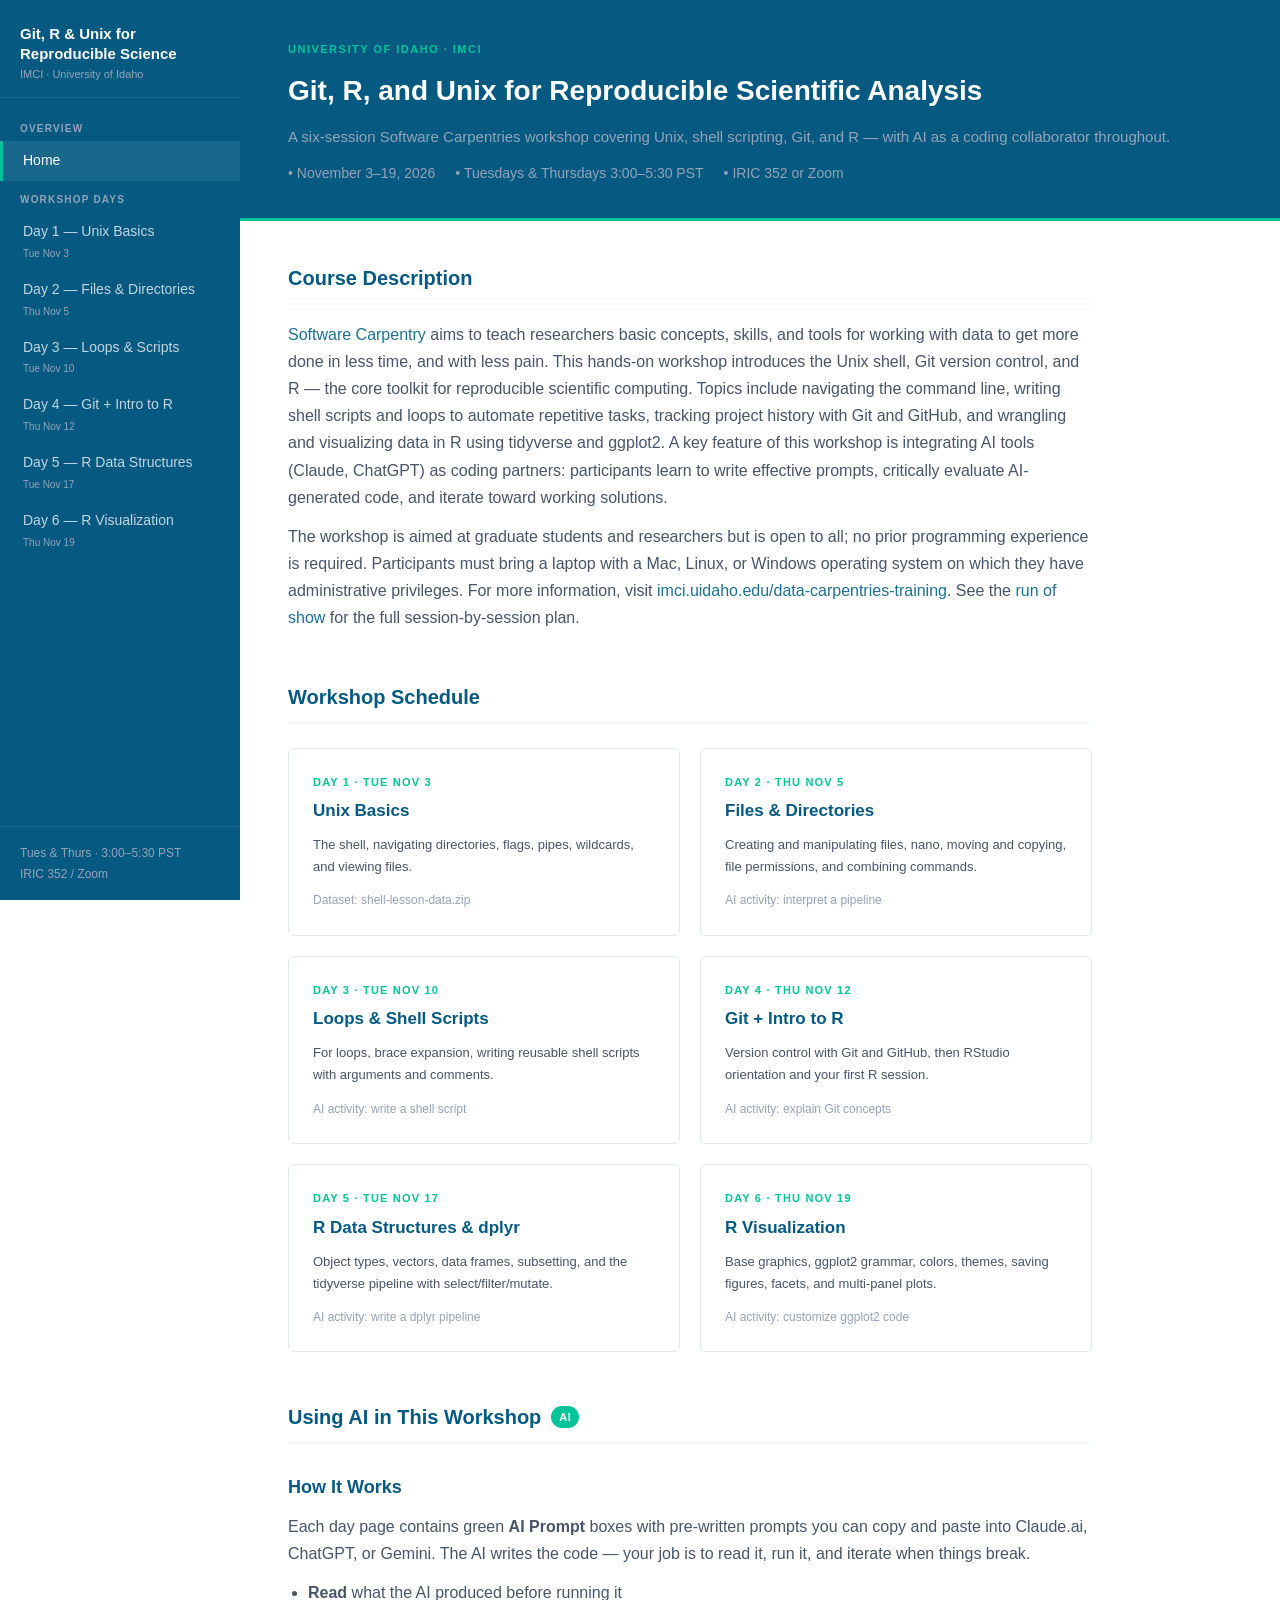
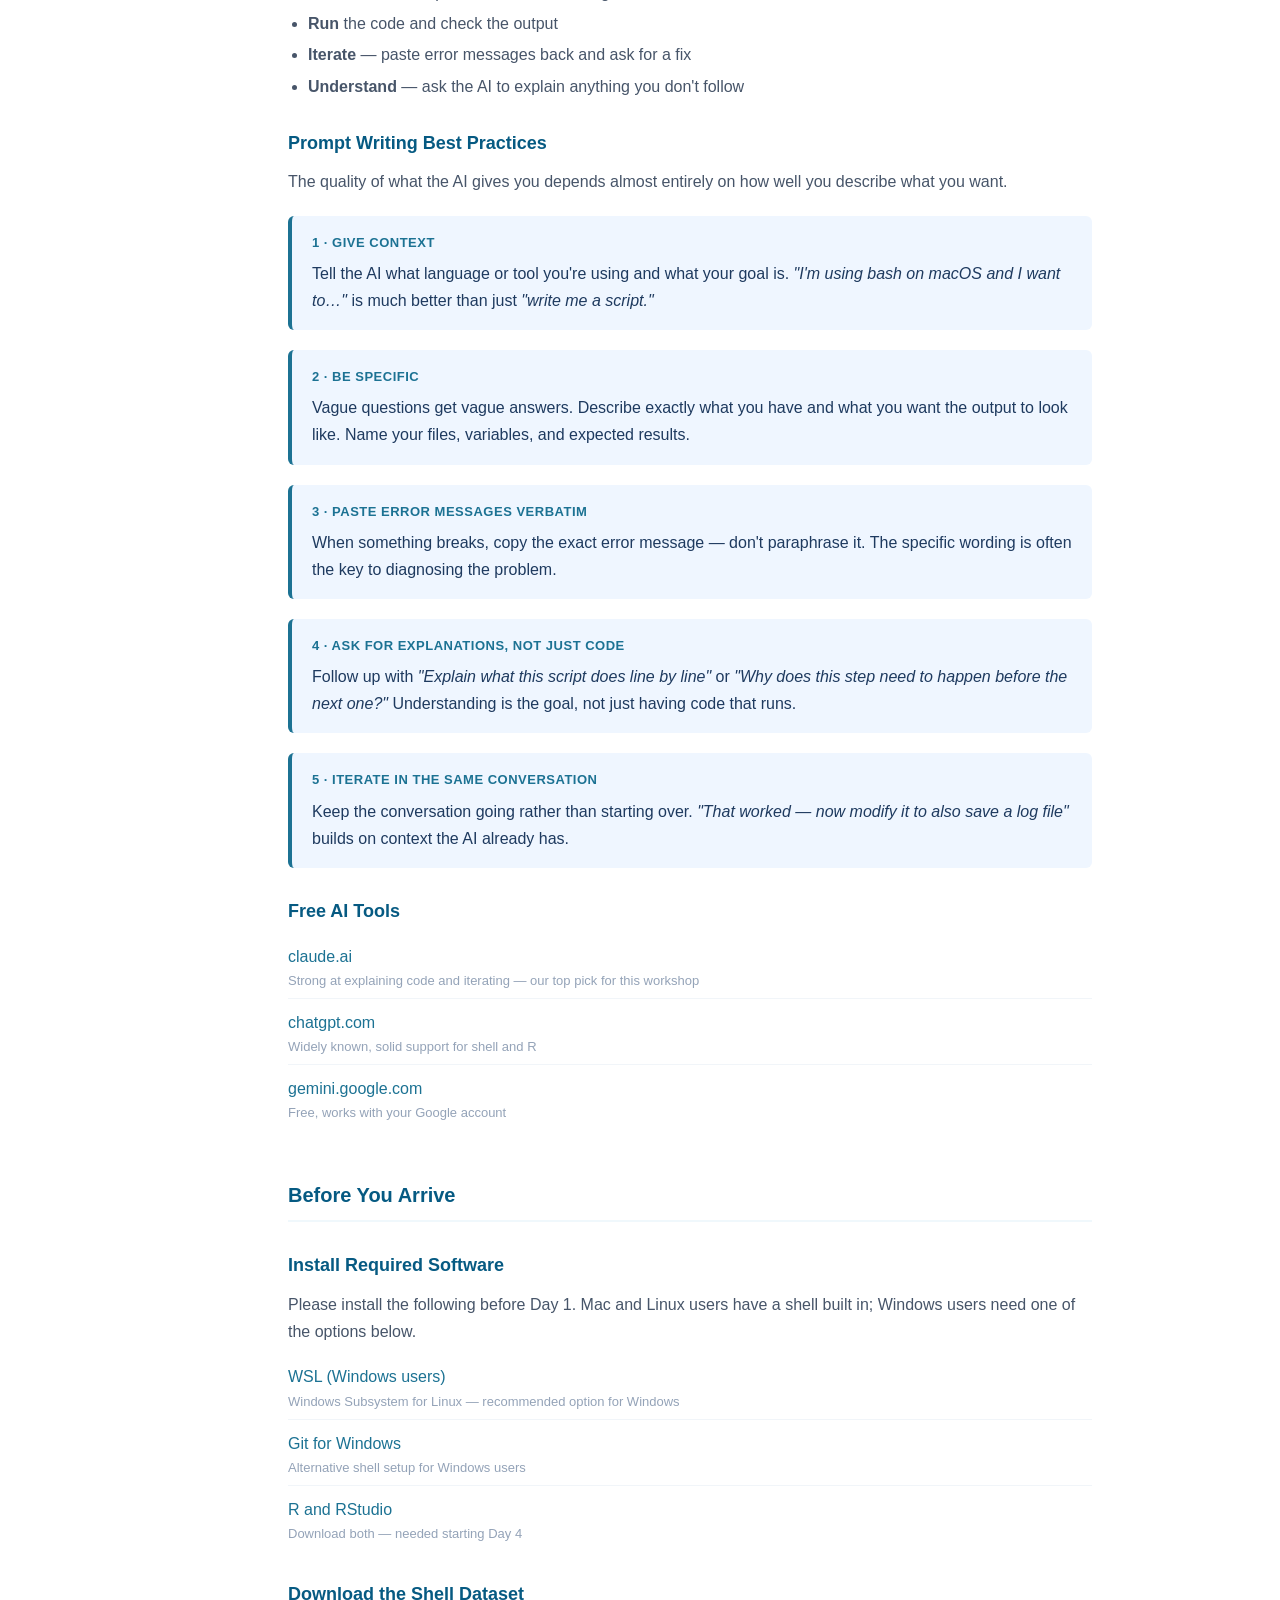
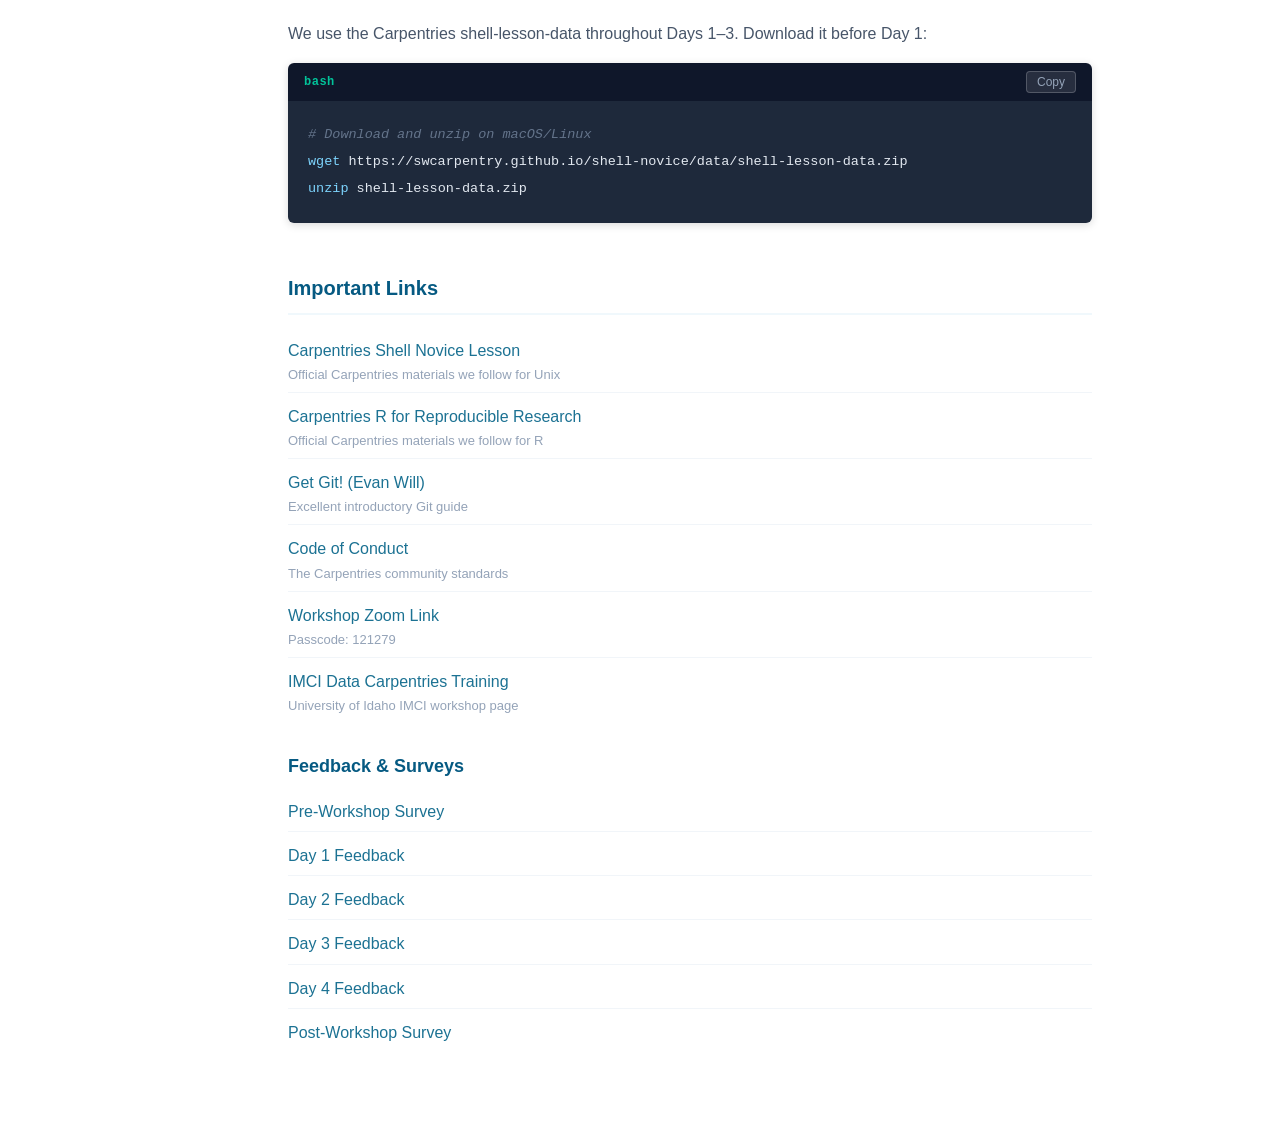
==== commit cfed82f8: "add run of show link to course description" ====
--- a/index.html
+++ b/index.html
@@ -46,7 +46,7 @@
     <div class="section">
       <div class="section-title">Course Description</div>
       <p><a href="https://software-carpentry.org/" target="_blank">Software Carpentry</a> aims to teach researchers basic concepts, skills, and tools for working with data to get more done in less time, and with less pain. This hands-on workshop introduces the Unix shell, Git version control, and R — the core toolkit for reproducible scientific computing. Topics include navigating the command line, writing shell scripts and loops to automate repetitive tasks, tracking project history with Git and GitHub, and wrangling and visualizing data in R using tidyverse and ggplot2. A key feature of this workshop is integrating AI tools (Claude, ChatGPT) as coding partners: participants learn to write effective prompts, critically evaluate AI-generated code, and iterate toward working solutions.</p>
-      <p>The workshop is aimed at graduate students and researchers but is open to all; no prior programming experience is required. Participants must bring a laptop with a Mac, Linux, or Windows operating system on which they have administrative privileges. For more information, visit <a href="https://imci.uidaho.edu/data-carpentries-training" target="_blank">imci.uidaho.edu/data-carpentries-training</a>.</p>
+      <p>The workshop is aimed at graduate students and researchers but is open to all; no prior programming experience is required. Participants must bring a laptop with a Mac, Linux, or Windows operating system on which they have administrative privileges. For more information, visit <a href="https://imci.uidaho.edu/data-carpentries-training" target="_blank">imci.uidaho.edu/data-carpentries-training</a>. See the <a href="https://docs.google.com/document/d/1jWtdh1XeeGhnQqOpJk64u4ZnpsnD8Xxl2saQIbyRXAM/edit?usp=sharing" target="_blank">run of show</a> for the full session-by-session plan.</p>
     </div>
 
     <div class="section">
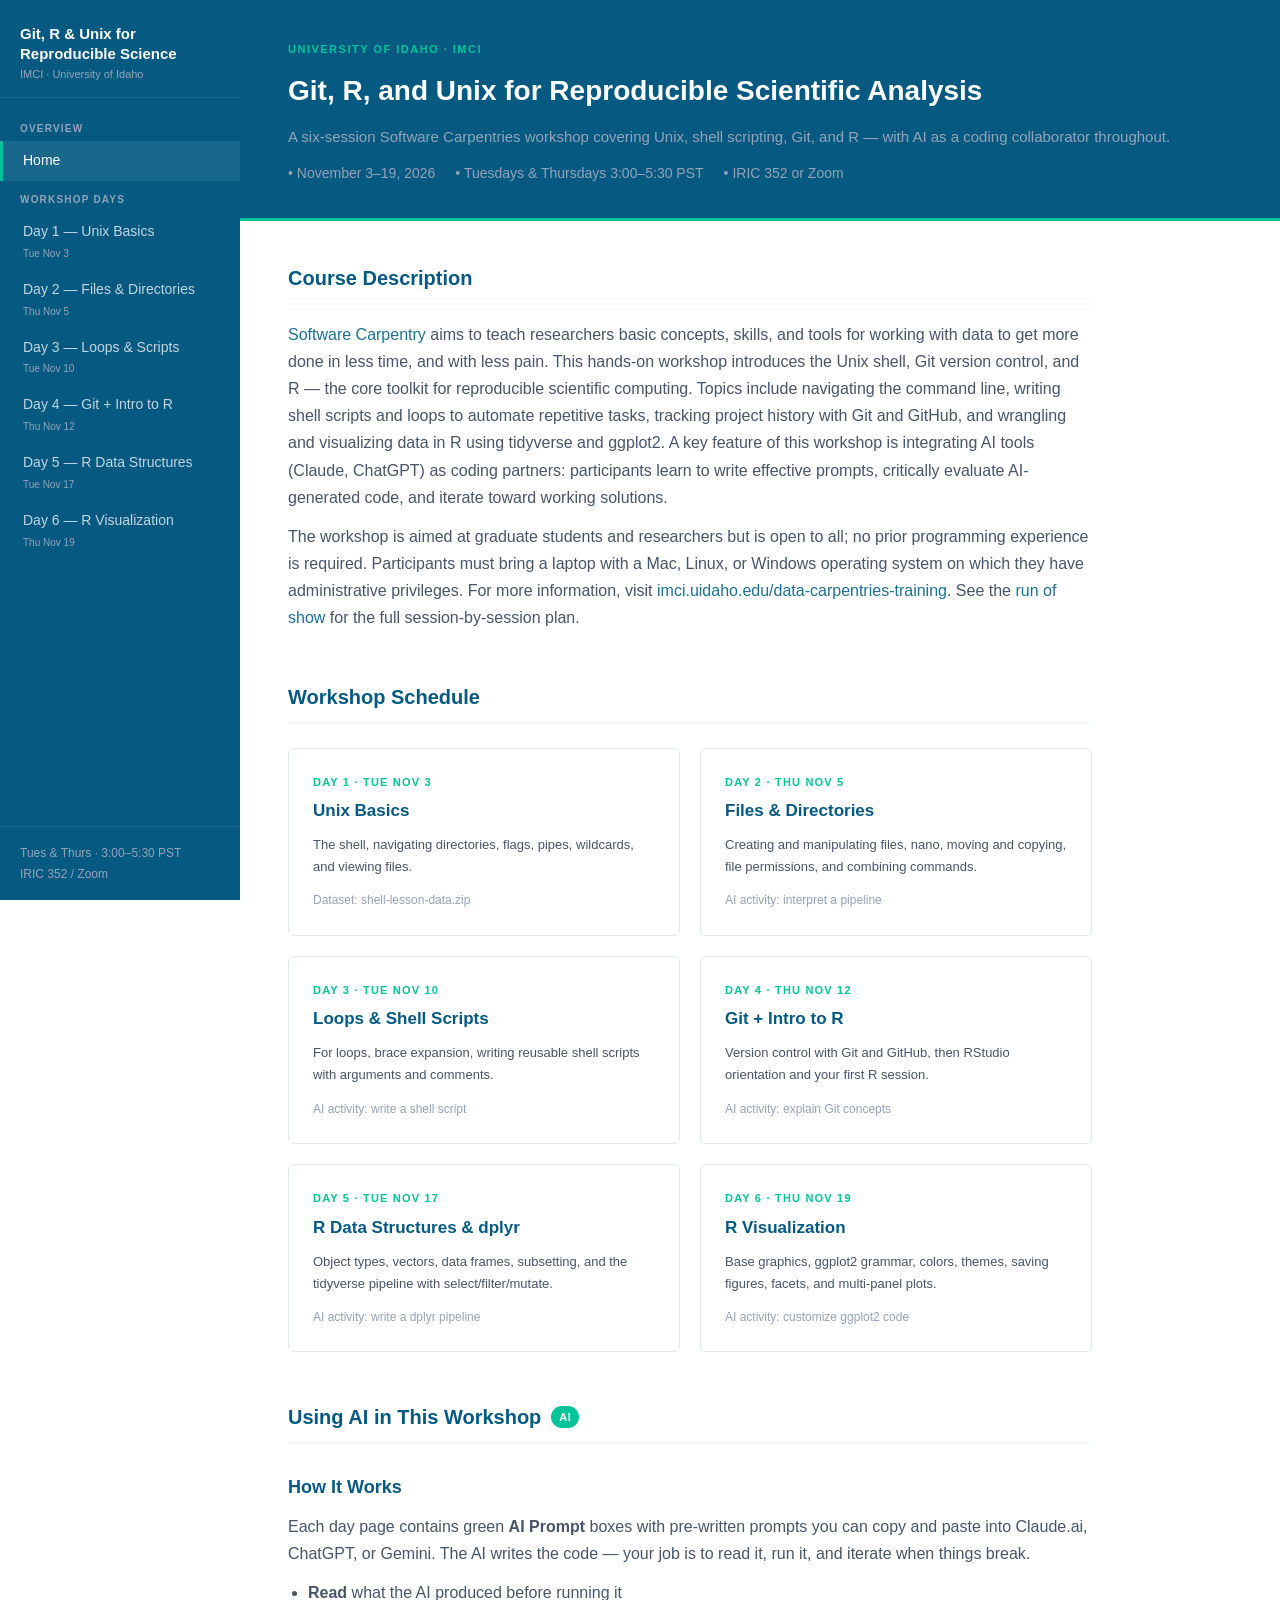
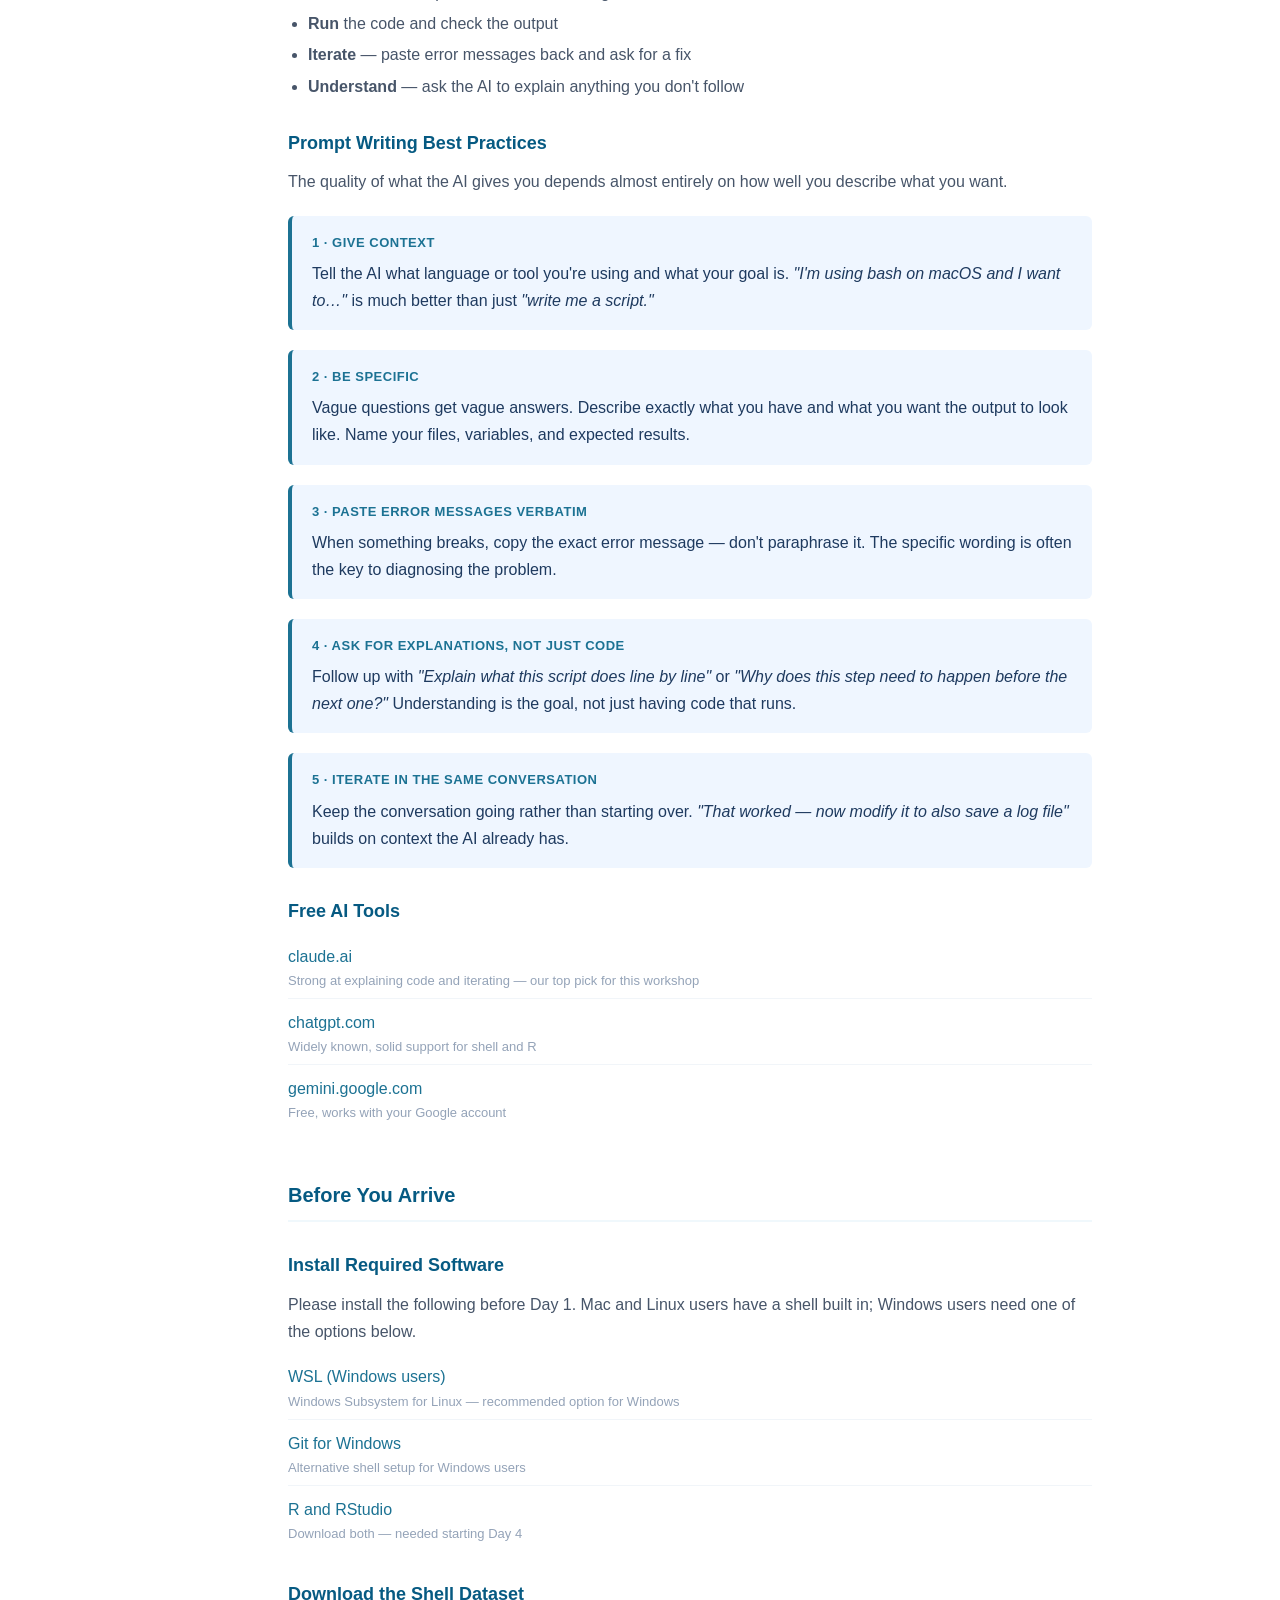
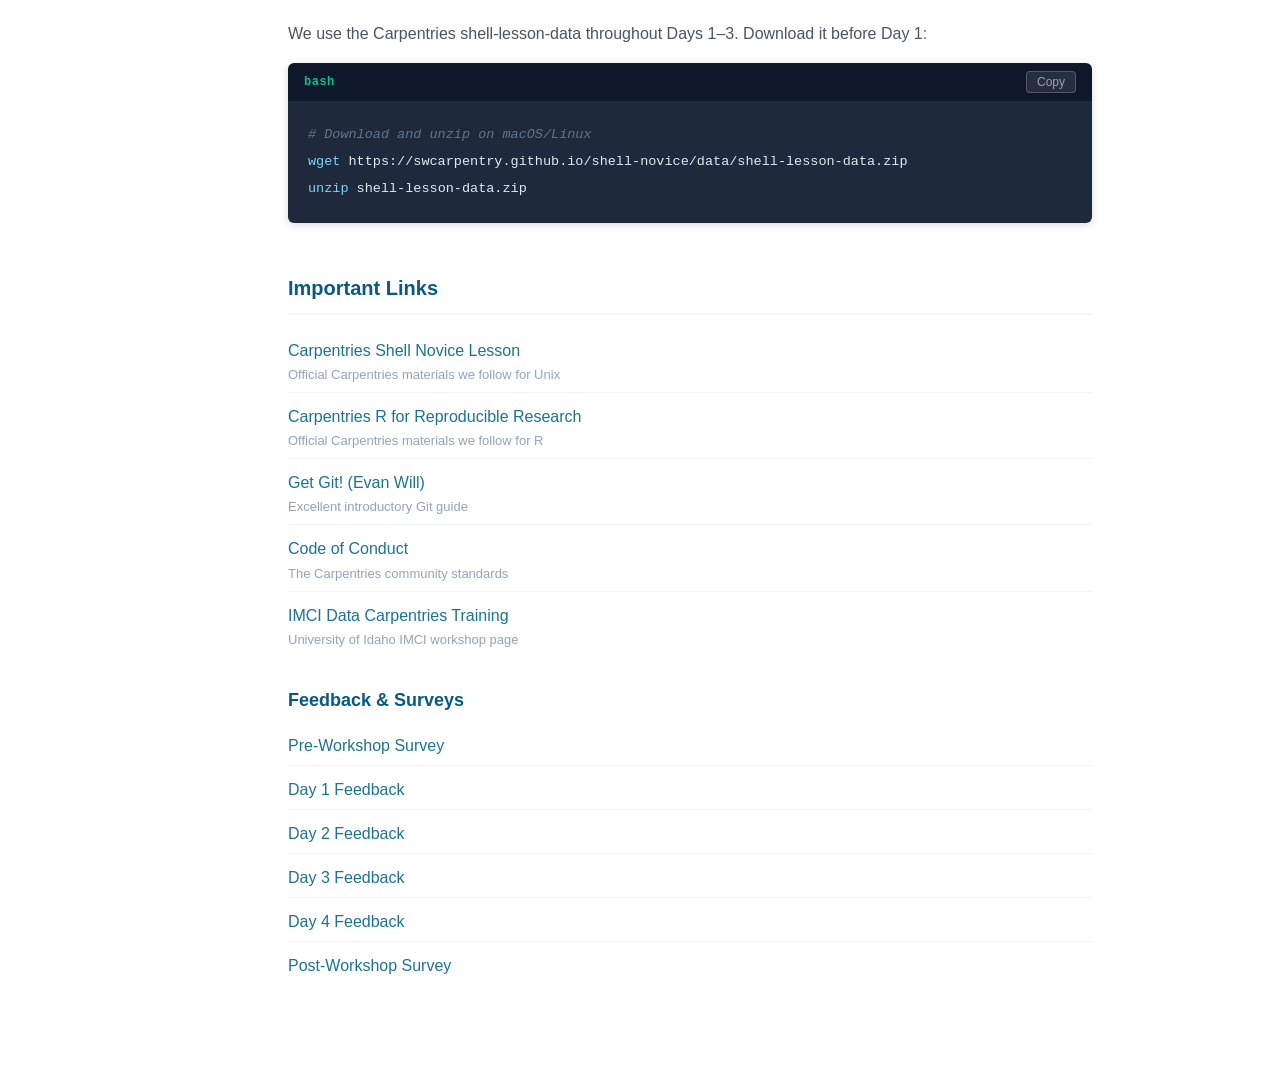
==== commit 32e531f6: "remove zoom link and passcode" ====
--- a/index.html
+++ b/index.html
@@ -167,7 +167,6 @@
         <li><a href="https://swcarpentry.github.io/r-novice-gapminder/" target="_blank">Carpentries R for Reproducible Research</a><span class="link-desc">Official Carpentries materials we follow for R</span></li>
         <li><a href="https://evanwill.github.io/get-git-b/" target="_blank">Get Git! (Evan Will)</a><span class="link-desc">Excellent introductory Git guide</span></li>
         <li><a href="https://docs.carpentries.org/topic_folders/policies/code-of-conduct.html" target="_blank">Code of Conduct</a><span class="link-desc">The Carpentries community standards</span></li>
-        <li><a href="https://uidaho.zoom.us/j/89245204577" target="_blank">Workshop Zoom Link</a><span class="link-desc">Passcode: 121279</span></li>
         <li><a href="https://imci.uidaho.edu/data-carpentries-training" target="_blank">IMCI Data Carpentries Training</a><span class="link-desc">University of Idaho IMCI workshop page</span></li>
       </ul>
 
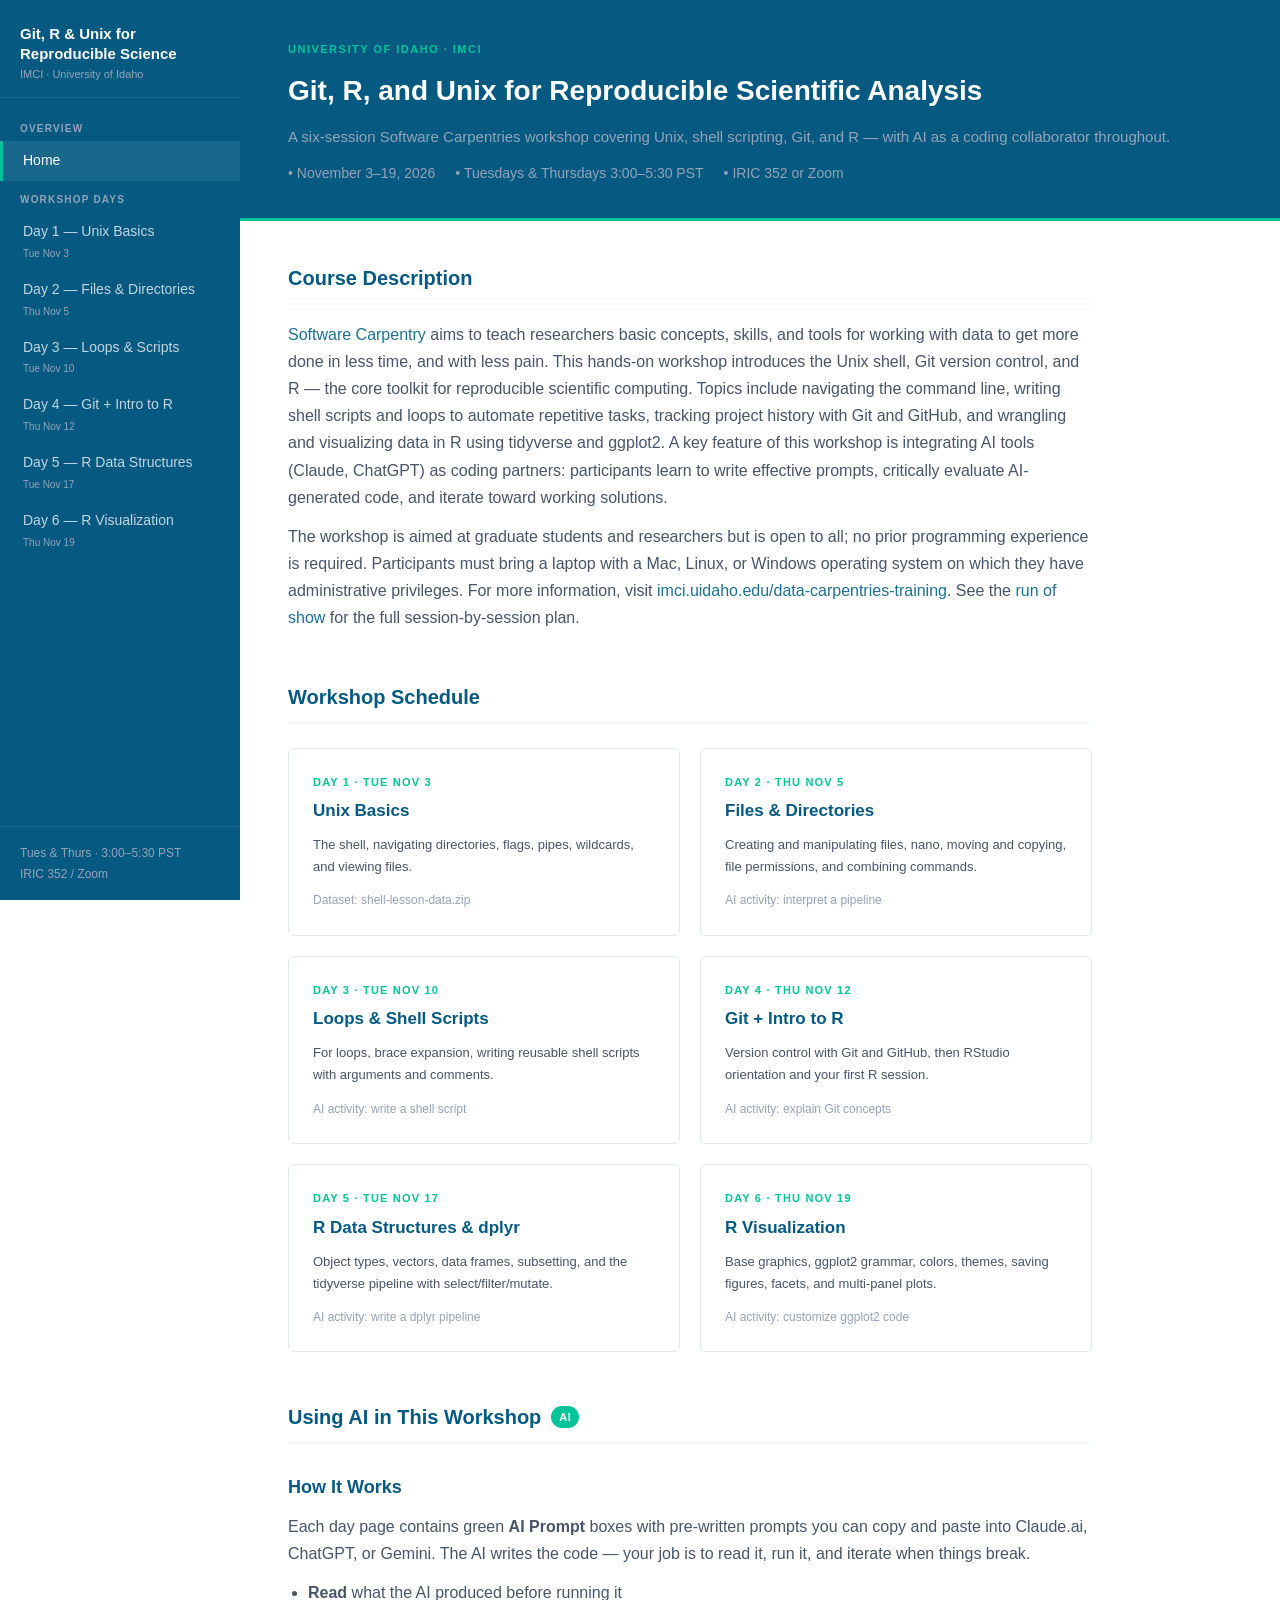
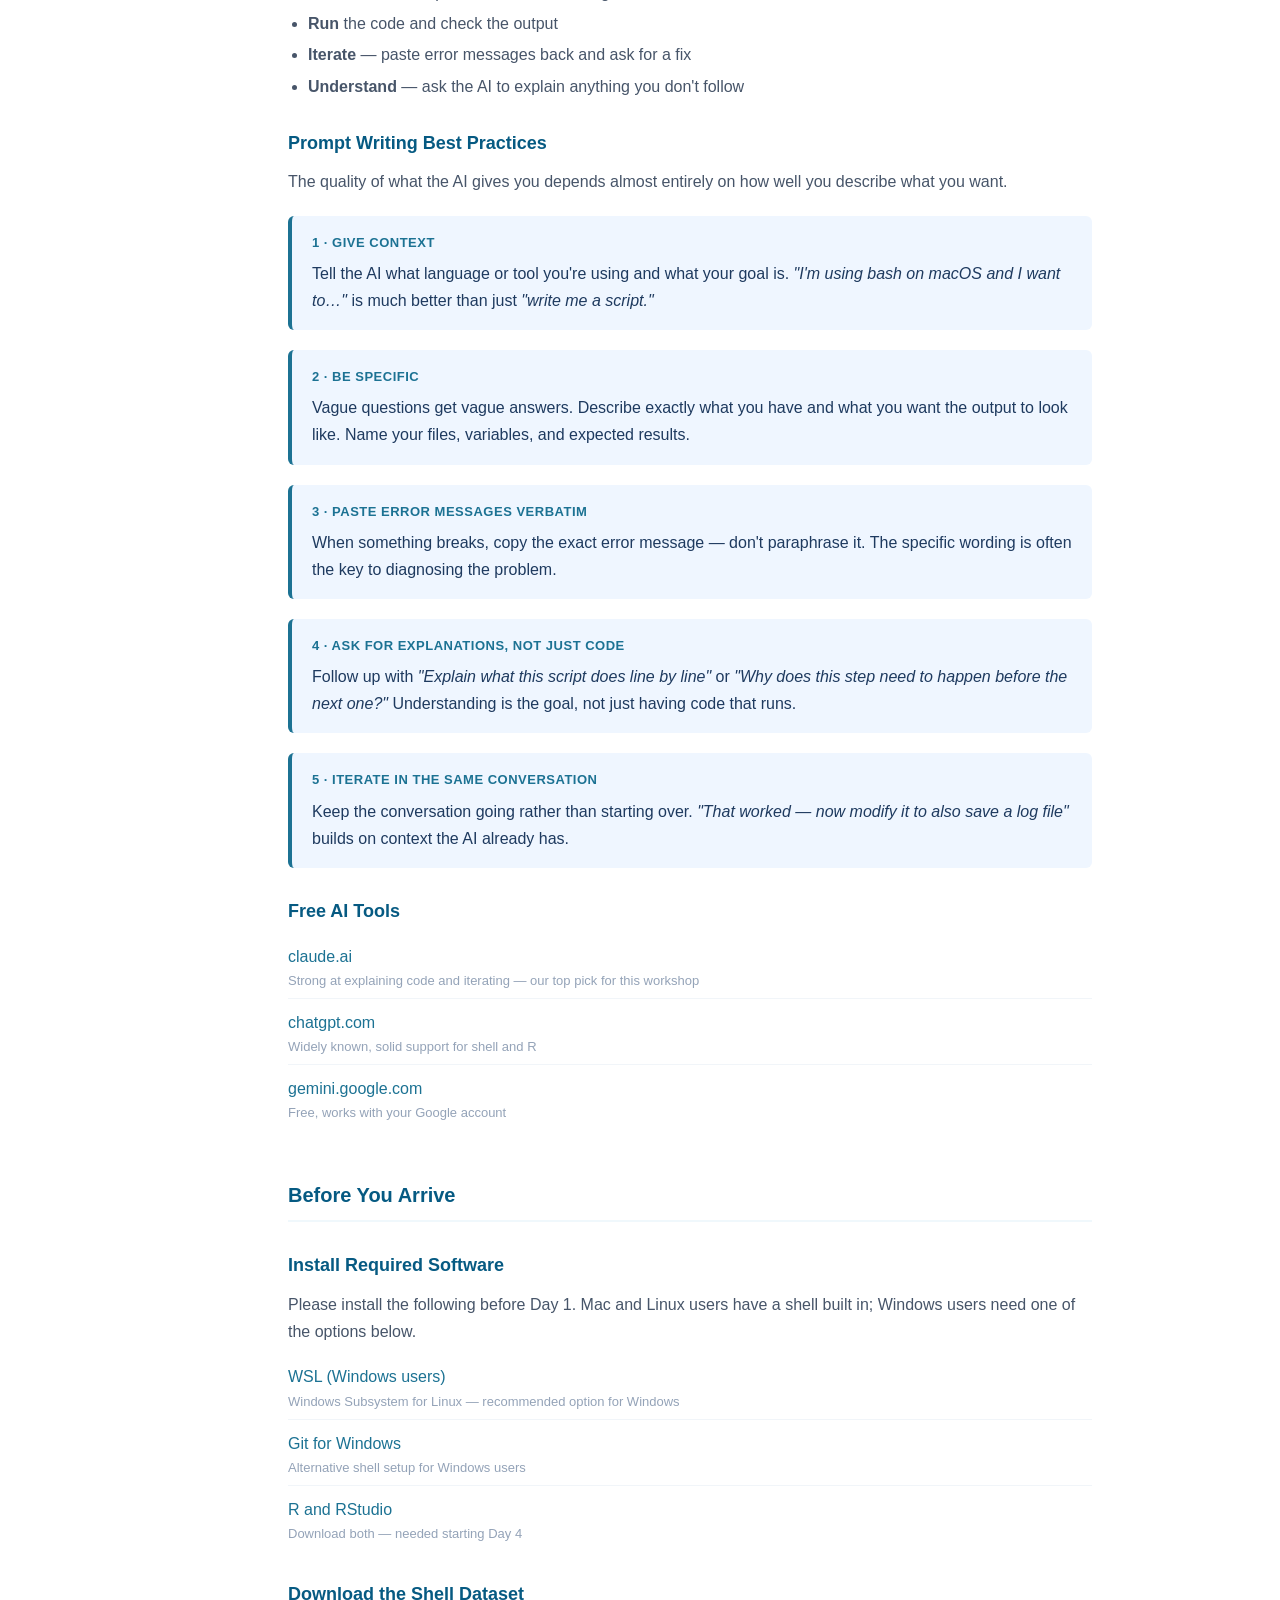
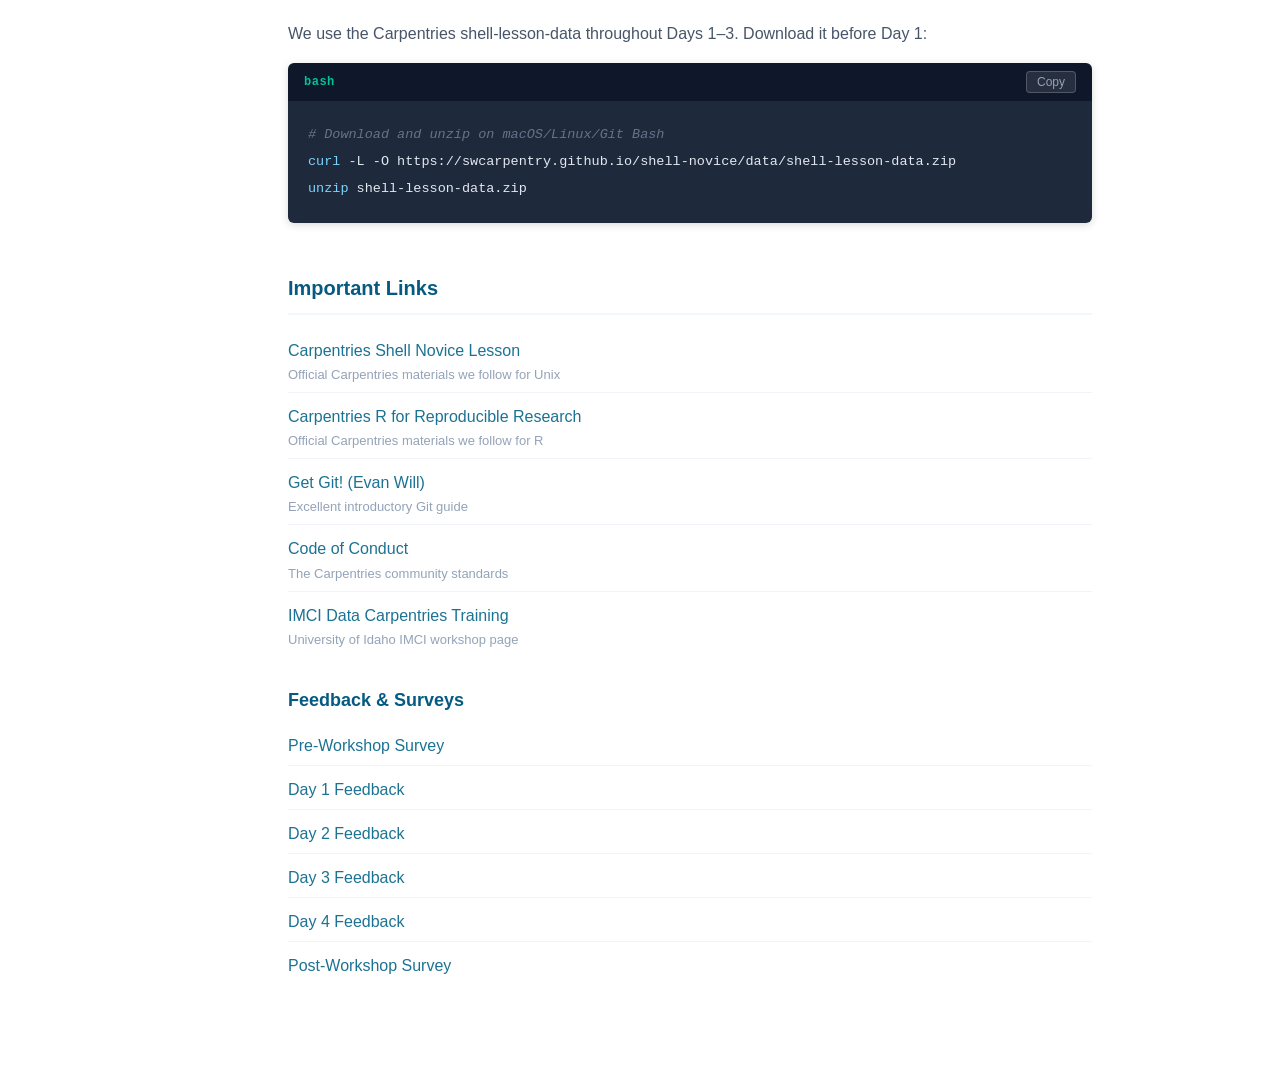
==== commit a8bd0f3e: "replace wget with curl for cross-platform compatibility" ====
--- a/index.html
+++ b/index.html
@@ -154,8 +154,8 @@
       <p>We use the Carpentries shell-lesson-data throughout Days 1–3. Download it before Day 1:</p>
       <div class="code-block">
         <div class="code-header"><span class="code-lang">bash</span><button class="copy-btn" onclick="copyCode(this)">Copy</button></div>
-        <pre><code><span class="cm"># Download and unzip on macOS/Linux</span>
-<span class="kw">wget</span> https://swcarpentry.github.io/shell-novice/data/shell-lesson-data.zip
+        <pre><code><span class="cm"># Download and unzip on macOS/Linux/Git Bash</span>
+<span class="kw">curl</span> -L -O https://swcarpentry.github.io/shell-novice/data/shell-lesson-data.zip
 <span class="kw">unzip</span> shell-lesson-data.zip</code></pre>
       </div>
     </div>
